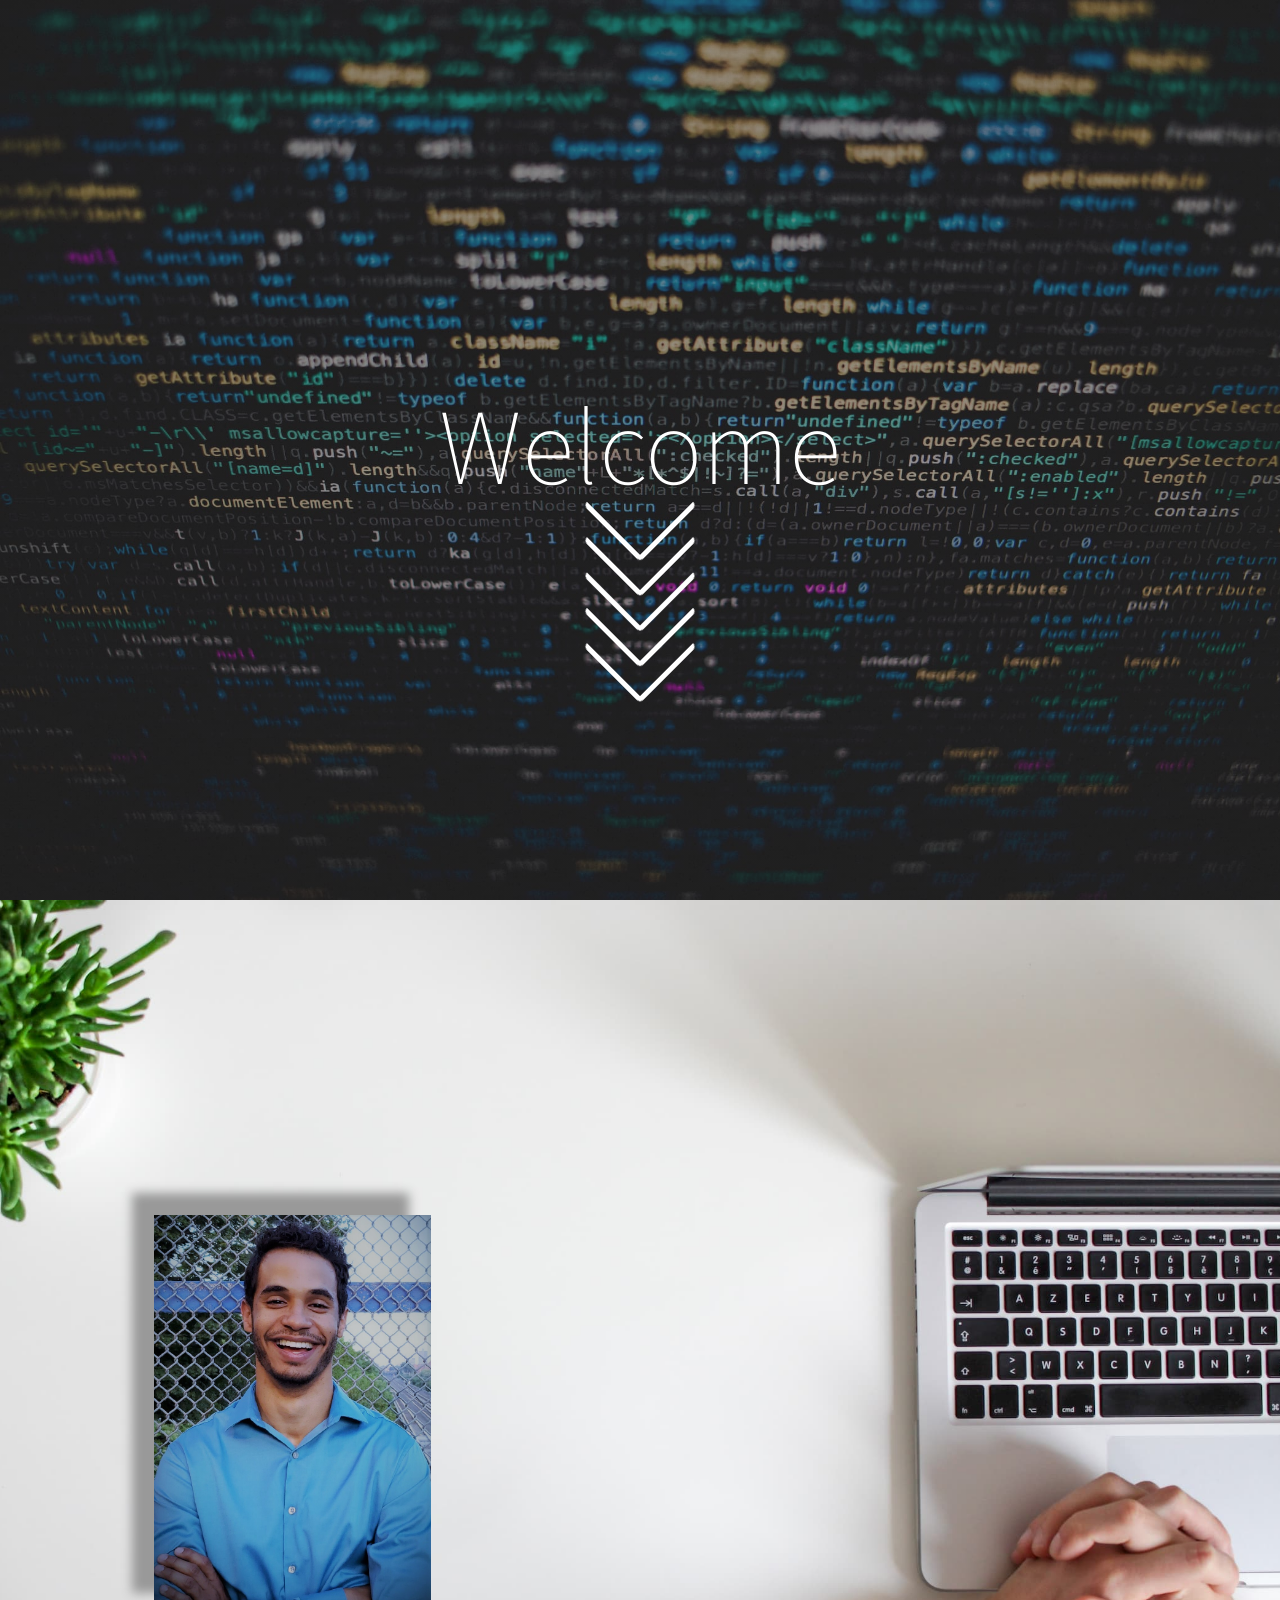
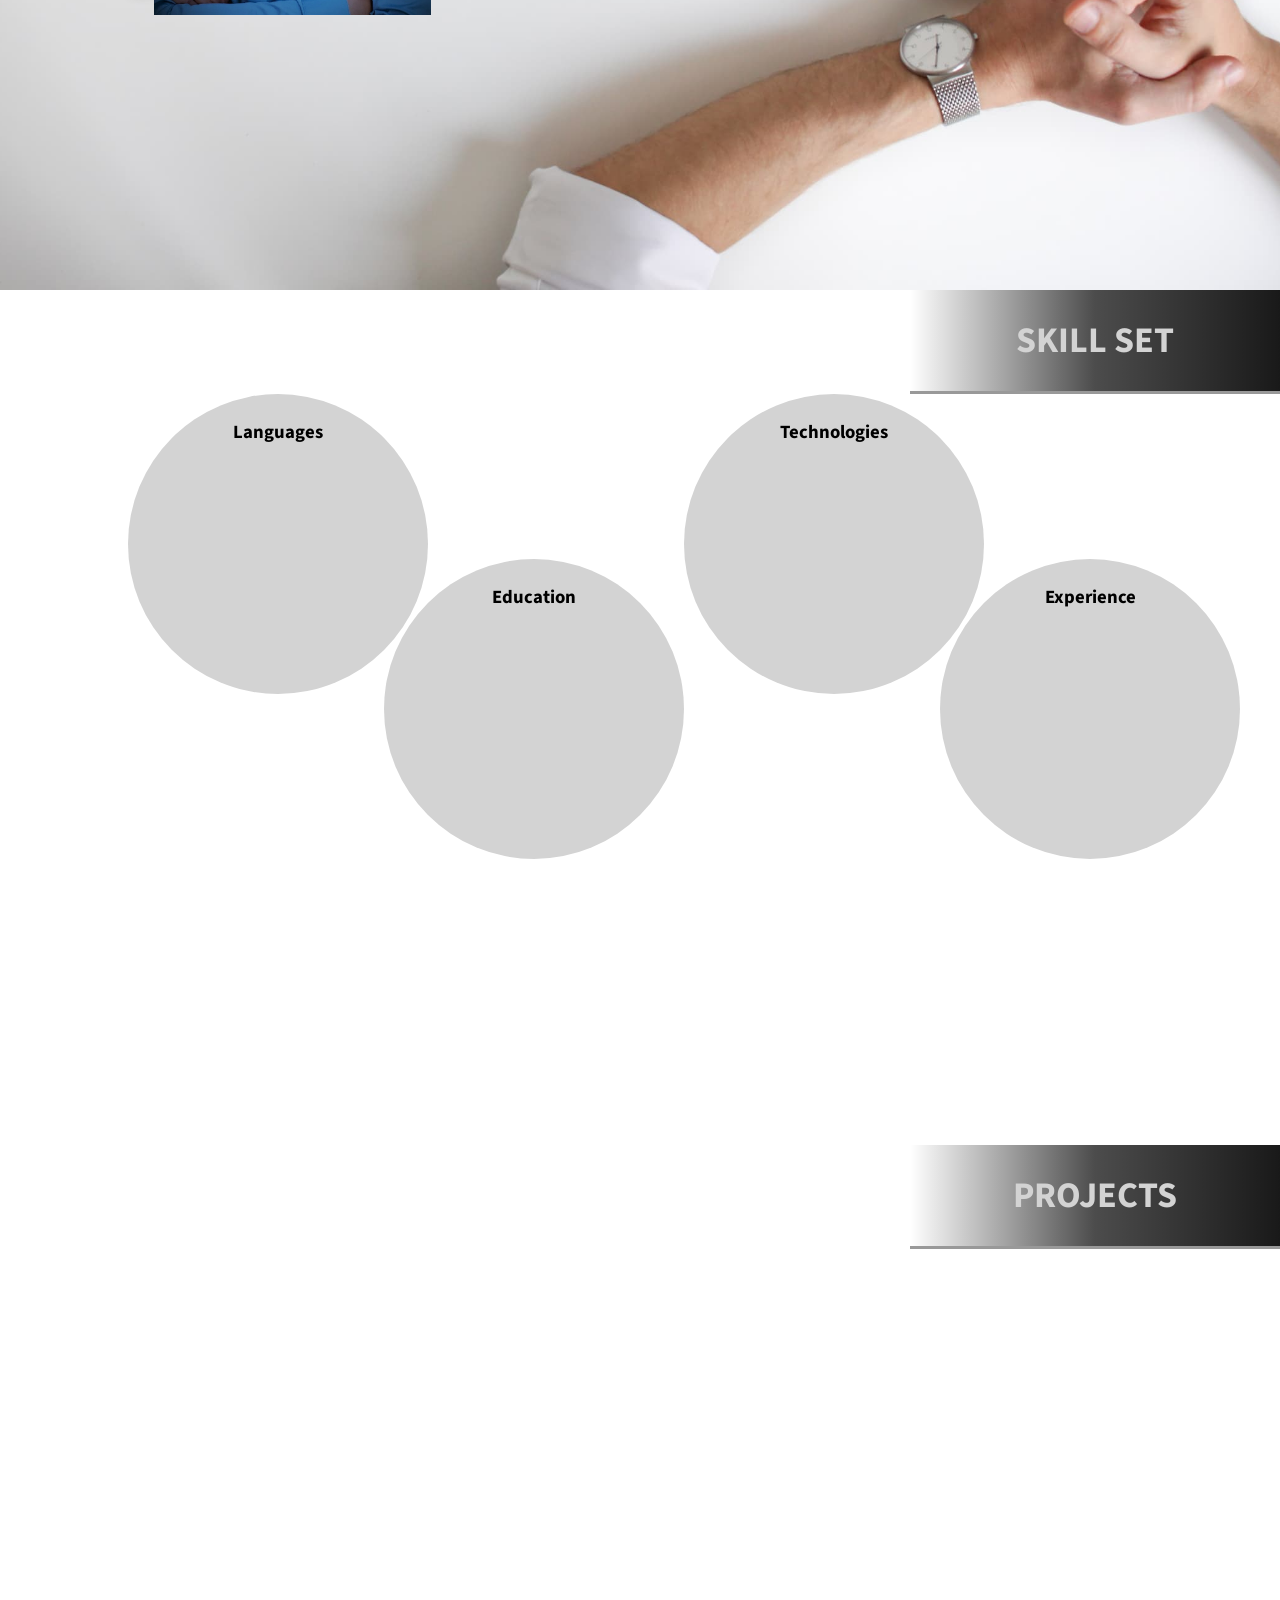
==== index.html @ 3defbde8 "website" ====
<!DOCTYPE html>
<html lang="en">

<head>
    <meta charset="UTF-8">
    <meta name="viewport" content="width=device-width, initial-scale=1.0">
    <meta name="description" content="Developer Portfolio">
    <meta name="keywords" content="Developer, Website, Web, Web Developer, App, Apps">
    <link rel="stylesheet" href="style.css">
    <title>Pablo Sanchez | Developer</title>
</head>

<body>
    <section class="container">
        <div id="landing">
            <div class="lds-ripple" id="loader">
                <div></div>
                <div></div>
                <div></div>
                <div></div>
            </div>
            <h1 id="title">Welcome</h1>
            <div id="indicator">
                <span></span>
                <span></span>
                <span></span>
                <span></span>
                <span></span>
            </div>
        </div>
    </section>

    <section class="container">
        <div id="showcase">
            <div class="intro">
                <!-- <h1>Pablo Sanchez</h1>
                <h2>Developer</h2> -->
            </div>

            <img src="images/headShot.jpg" alt="">

        </div>
    </section>

    <section id="skills">
        <h2>SKILL SET</h2>
        <div id="boxes">
            <div class="box">
                <h3>Languages</h3>
            </div>
            <div class="box">
                <h3>Technologies</h3>
            </div>
            <div class="box">
                <h3>Education</h3>
            </div>
            <div class="box">
                <h3>Experience</h3>
            </div>
        </div>
    </section>

    <section id="projects">
        <h2>PROJECTS</h2>
    </section>
</body>

<script src="script.js"></script>

</html>
---- style.css ----
@import url('https://fonts.googleapis.com/css?family=Source+Sans+Pro&display=swap');
/* Universal */
*{
    margin: 0;
    padding: 0;
    font-family: 'Source Sans Pro', sans-serif;
}
.container{

}
.blueify{

}
:root{
    --first-color: #94D3F5;
    --second-color: #333;
    --third-color: #2976A7;
}

/* Landing */
#landing{
    background-color: #333;
    background-image: linear-gradient(to right, rgba(51,51,51,0.5), rgba(51,51,51,0.5)), url(images/landing.jpg);
    background-size: cover;
    height: 100vh;
    display: flex;
    justify-content: center;
    align-items: center;
    background-attachment: fixed;
}

  /* Title */
  #title{
    color: #fff;
    font-size: 108px;
    font-weight: 100;
    /* font-family: 'Source Sans Pro', sans-serif; */
    animation: zoomIn;
    animation-duration: 1s;
    position: absolute;
    animation-delay: 1s;
    visibility: hidden;
    animation-fill-mode: forwards;
  }

  @keyframes zoomIn{
    0%{
      opacity: 0;
      font-size: 0px;
    }
    100%{
      visibility: visible;
    }
  }

/* Rings */
.lds-ripple {
  display: inline-block;
  position: relative;
  width: 80px;
  height: 80px;
}
.lds-ripple div {
  position: absolute;
  border: 4px solid #fff;
  opacity: 1;
  border-radius: 50%;
  animation: lds-ripple 1.6s cubic-bezier(0, 0.2, 0.8, 1) 1 forwards;
}
.lds-ripple div:nth-child(2) {
  animation-delay: -0.5s;
}
@keyframes lds-ripple {
  0% {
    top: 36px;
    left: 36px;
    width: 0;
    height: 0;
    opacity: 1;
  }
  100% {
    top: -35vh;
    left: -35vh;
    width: 80vh;
    height: 80vh;
    opacity: 0;
  }
}

  /* Indicator */
  #indicator{
    margin-top: 28vh;
    position: absolute;
    width: 80px;
    height: 80px;
    transform: rotate(45deg);
    opacity: 0;
    animation: fadeIn;
    animation-duration: 2s;
    animation-delay: 1.5s;
    animation-fill-mode: forwards;
  }
  @keyframes fadeIn{
    0%{opacity: 0;}
    100%{opacity: 1;}
  }
  #indicator span{
    position: absolute;
    top: 0;
    left: 0;
    width: 100%;
    height: 100%;
    display: block;
    box-sizing: border-box;
    border: none;
    border-right: 5px solid #fff;
    border-bottom: 5px solid #fff;
    border-radius: 5px;
    animation: indicate 1s linear infinite;
  }
  #indicator span:nth-child(1){
    top: -50px;
    left: -50px;
    animation-delay: 0s;
  }
  #indicator span:nth-child(2){
    top: -25px;
    left: -25px;
    animation-delay: 0.2s;
  }
  #indicator span:nth-child(3){
    top: 0px;
    left: 0px;
    animation-delay: 0.4s;
  }
  #indicator span:nth-child(4){
    top: 25px;
    left: 25px;
    animation-delay: 0.6s;
  }
  #indicator span:nth-child(5){
    top: 50px;
    left: 50px;
    animation-delay: 0.8s;
  }
  @keyframes indicate{
    0%{
      border-color: #fff;
      transform: translate(0,0);
    }
    20%{
      border-color: #fff;
      /* transform: translate(15px,15px); */
    }
    20.1%, 100%{border-color: #03A688;}
  }

  /* Showcase */
#showcase{
  height: 110vh;
  background-color: var(--first-color);
  background-size: cover;
  background-position: center;
  position: relative;
  background-image: linear-gradient(to right, rgba(51,51,51,0), rgba(51,51,51,0)), url(images/showcase.jpg);
}
#showcase .intro{
  padding: 5vh 0 0 22vw;
  /* font-family: Arial, Helvetica, sans-serif; */
  color: #333;
}
#showcase h1{
  font-size: 62px;
}
#showcase h2{
  font-size: 42px;
}

#showcase img{
  height: 400px;
  width: auto;
  margin: 30vh 0 0 12vw;
  /* border: 1px solid #111; */
  box-shadow: -22px -22px 10px #999;
  animation: slideRight 3s forwards;
}
@keyframes slideRight{
  0%{margin-left: -55vw;}
}

/* Skills */
#skills{
  height: 80vh;
  background-attachment: fixed;
  background-image: linear-gradient(to right, rgba(51,51,51,0.5), rgba(51,51,51,0.5)), url(images/landing.jpg);
  background-size: cover;
}
#skills h2{
  color: #d3d3d3;
  font-size: 36px;
  width: 25vw;
  text-align: center;
  padding: 25px;
  margin-left: auto;
  border-bottom: 3px solid #999;
  background-image: linear-gradient(to right, rgba(250,250,250, 0), rgba(0,0,0,0.7), rgba(0,0,0,0.9));
}
#boxes{
  display: grid;
  width: 80%;
  margin: auto;
  grid-template-columns: 1fr 1fr;
  justify-items: center;
  /* grid-gap: 15px; */
}
.box{
  height: 250px;
  width: 250px;
  border-radius: 100%;
  padding: 25px;
  text-align: center;
  background-color: #d3d3d3;
  justify-items: center;
}
.box:hover{
  transform: scale(1.1);
  transition-duration: .5s;
  box-shadow: -10px -10px 10px #333;
}
.box:not(hover){
  transform: scale(1);
  transition-duration: .5s;
}
.box:nth-child(1){
  margin-left: -20vw;
}
.box:nth-child(2){
  margin-left: -20vw;
}
.box:nth-child(3){
  margin-left: 20vw;
  margin-top: -15vh;
}
.box:nth-child(4){
  margin-left: 20vw;
  margin-top: -15vh;
}

/* Projects */
#projects{
  height: 100vh;
  background-image: linear-gradient(to right, rgba(51,51,51,0.5), rgba(51,51,51,0.5)), url(images/landing.jpg);
  background-size: cover;
  background-attachment: fixed;
  overflow: hidden;
}
#projects h2{
  color: #d3d3d3;
  font-size: 36px;
  width: 25vw;
  text-align: center;
  padding: 25px;
  margin: 15vh 0 0 auto;
  border-bottom: 3px solid #999;
  background-image: linear-gradient(to right, rgba(250,250,250, 0), rgba(0,0,0,0.7), rgba(0,0,0,0.9));
}

  /* Color Theme Swatches in Hex */
.Copy-of-showcase-1-hex { color: #2976A7; }
.Copy-of-showcase-2-hex { color: #303A3C; }
.Copy-of-showcase-3-hex { color: #94D3F5; }
.Copy-of-showcase-4-hex { color: #0D713C; }
.Copy-of-showcase-5-hex { color: #DAAF8A; }

/* Color Theme Swatches in RGBA */
.Copy-of-showcase-1-rgba { color: rgba(41, 118, 167, 1); }
.Copy-of-showcase-2-rgba { color: rgba(48, 58, 60, 1); }
.Copy-of-showcase-3-rgba { color: rgba(148, 211, 245, 1); }
.Copy-of-showcase-4-rgba { color: rgba(13, 113, 60, 1); }
.Copy-of-showcase-5-rgba { color: rgba(218, 175, 138, 1); }

/* Color Theme Swatches in HSLA */
.Copy-of-showcase-1-hsla { color: hsla(203, 60, 40, 1); }
.Copy-of-showcase-2-hsla { color: hsla(190, 11, 21, 1); }
.Copy-of-showcase-3-hsla { color: hsla(201, 82, 77, 1); }
.Copy-of-showcase-4-hsla { color: hsla(148, 79, 24, 1); }
.Copy-of-showcase-5-hsla { color: hsla(27, 51, 69, 1); }

/* Color Theme Swatches in Hex */
.landing-1-hex { color: #0C0B0D; }
.landing-2-hex { color: #03588C; }
.landing-3-hex { color: #0378A6; }
.landing-4-hex { color: #03A688; }
.landing-5-hex { color: #02735E; }

/* Color Theme Swatches in RGBA */
.landing-1-rgba { color: rgba(12, 11, 13, 1); }
.landing-2-rgba { color: rgba(3, 88, 140, 1); }
.landing-3-rgba { color: rgba(3, 120, 166, 1); }
.landing-4-rgba { color: rgba(3, 166, 136, 1); }
.landing-5-rgba { color: rgba(2, 115, 94, 1); }

/* Color Theme Swatches in HSLA */
.landing-1-hsla { color: hsla(270, 8, 4, 1); }
.landing-2-hsla { color: hsla(202, 95, 28, 1); }
.landing-3-hsla { color: hsla(196, 96, 33, 1); }
.landing-4-hsla { color: hsla(168, 96, 33, 1); }
.landing-5-hsla { color: hsla(168, 96, 22, 1); }
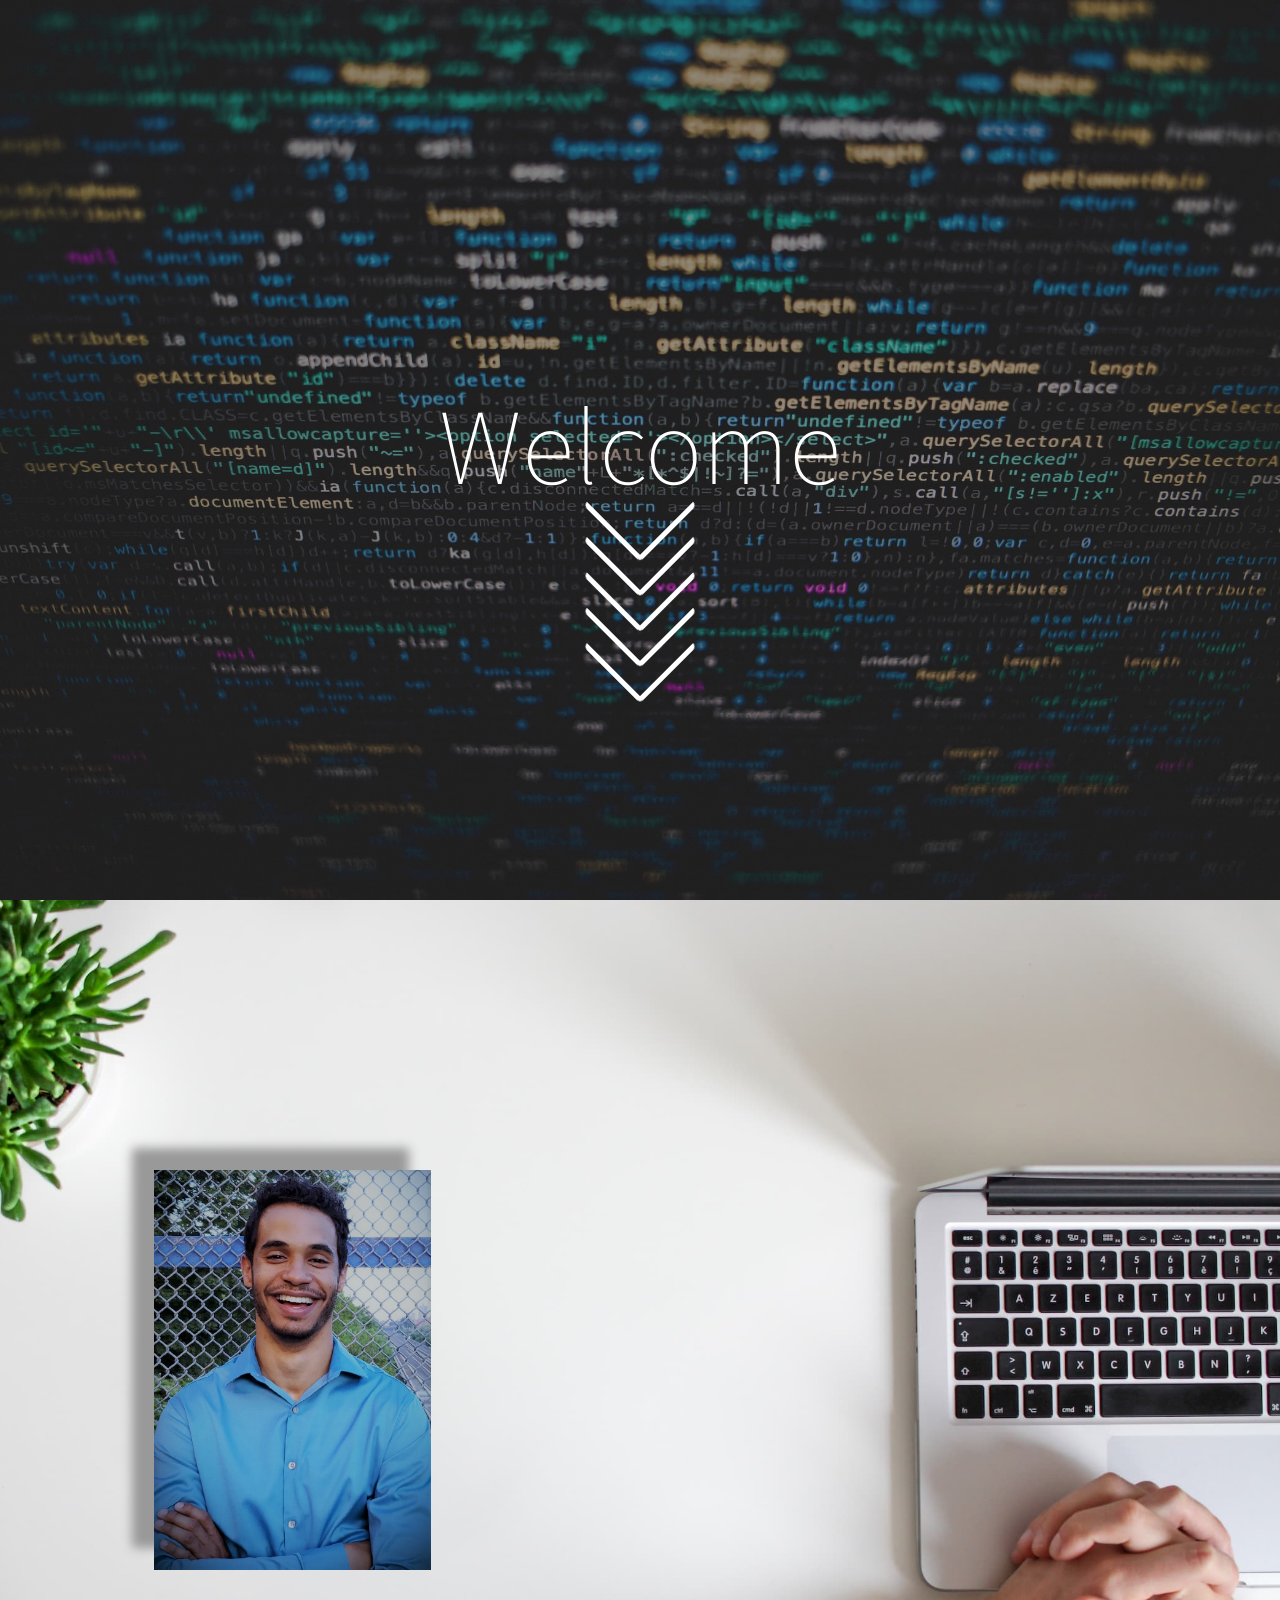
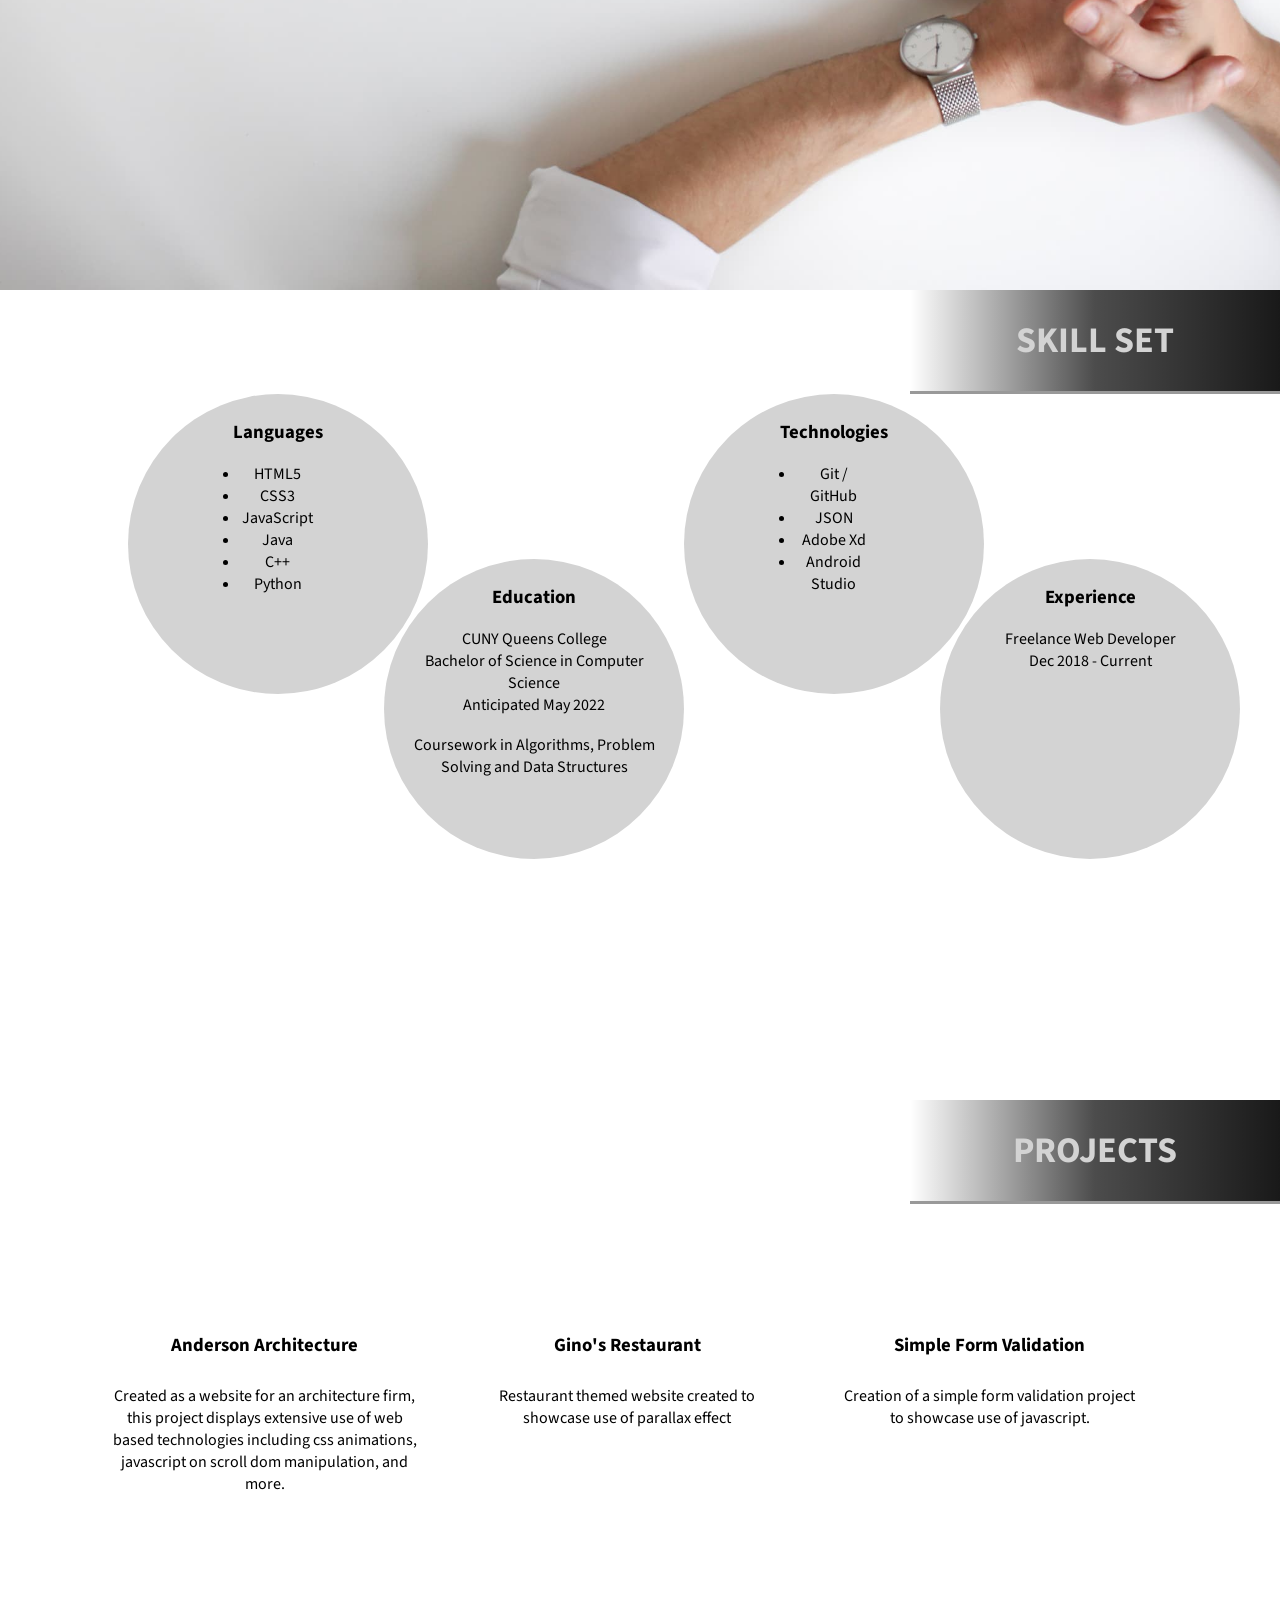
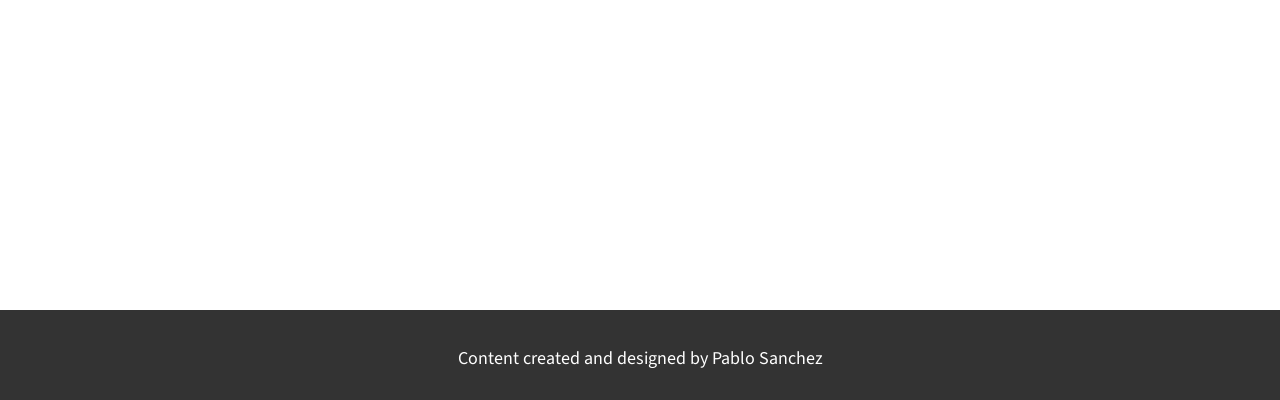
==== commit f62e0ddc: "Add files via upload" ====
--- a/index.html
+++ b/index.html
@@ -1,70 +1,114 @@
-<!DOCTYPE html>
-<html lang="en">
-
-<head>
-    <meta charset="UTF-8">
-    <meta name="viewport" content="width=device-width, initial-scale=1.0">
-    <meta name="description" content="Developer Portfolio">
-    <meta name="keywords" content="Developer, Website, Web, Web Developer, App, Apps">
-    <link rel="stylesheet" href="style.css">
-    <title>Pablo Sanchez | Developer</title>
-</head>
-
-<body>
-    <section class="container">
-        <div id="landing">
-            <div class="lds-ripple" id="loader">
-                <div></div>
-                <div></div>
-                <div></div>
-                <div></div>
-            </div>
-            <h1 id="title">Welcome</h1>
-            <div id="indicator">
-                <span></span>
-                <span></span>
-                <span></span>
-                <span></span>
-                <span></span>
-            </div>
-        </div>
-    </section>
-
-    <section class="container">
-        <div id="showcase">
-            <div class="intro">
-                <!-- <h1>Pablo Sanchez</h1>
-                <h2>Developer</h2> -->
-            </div>
-
-            <img src="images/headShot.jpg" alt="">
-
-        </div>
-    </section>
-
-    <section id="skills">
-        <h2>SKILL SET</h2>
-        <div id="boxes">
-            <div class="box">
-                <h3>Languages</h3>
-            </div>
-            <div class="box">
-                <h3>Technologies</h3>
-            </div>
-            <div class="box">
-                <h3>Education</h3>
-            </div>
-            <div class="box">
-                <h3>Experience</h3>
-            </div>
-        </div>
-    </section>
-
-    <section id="projects">
-        <h2>PROJECTS</h2>
-    </section>
-</body>
-
-<script src="script.js"></script>
-
+<!DOCTYPE html>
+<html lang="en">
+
+<head>
+    <meta charset="UTF-8">
+    <meta name="viewport" content="width=device-width, initial-scale=1.0">
+    <meta name="description" content="Developer Portfolio">
+    <meta name="keywords" content="Developer, Website, Web, Web Developer, App, Apps">
+    <link rel="stylesheet" href="style.css">
+    <title>Pablo Sanchez | Developer</title>
+</head>
+
+<body>
+    <section class="container">
+        <div id="landing">
+            <div class="lds-ripple" id="loader">
+                <div></div>
+                <div></div>
+                <div></div>
+                <div></div>
+            </div>
+            <h1 id="title">Welcome</h1>
+            <div id="indicator">
+                <span></span>
+                <span></span>
+                <span></span>
+                <span></span>
+                <span></span>
+            </div>
+        </div>
+    </section>
+
+    <section class="container">
+        <div id="showcase">
+            <img src="images/headShot.jpg" alt="" id="headshot">
+            <p id="bio"></p>
+        </div>
+    </section>
+
+    <section id="skills">
+        <h2>SKILL SET</h2>
+        <div id="boxes">
+            <div class="box">
+                <h3>Languages</h3>
+                <ul>
+                    <li>HTML5</li>
+                    <li>CSS3</li>
+                    <li>JavaScript</li>
+                    <li>Java</li>
+                    <li>C++</li>
+                    <li>Python</li>
+                </ul>
+            </div>
+            <div class="box">
+                <h3>Technologies</h3>
+                <ul>
+                    <li>Git / GitHub</li>
+                    <li>JSON</li>
+                    <li>Adobe Xd</li>
+                    <li>Android Studio</li>
+                </ul>
+            </div>
+            <div class="box">
+                <h3>Education</h3>
+                <p>CUNY Queens College
+                    <br> Bachelor of Science in Computer Science
+                    <br>Anticipated May 2022
+                </p>
+                <p>Coursework in Algorithms, Problem Solving and Data Structures</p>
+            </div>
+            <div class="box">
+                <h3>Experience</h3>
+                <p>
+                    Freelance Web Developer
+                    <br>Dec 2018 - Current
+                </p>
+            </div>
+        </div>
+    </section>
+
+    <section id="projects">
+        <h2>PROJECTS</h2>
+        <div class="projects">
+            <div class="proj">
+                <h3>Anderson Architecture</h3>
+                <a href="https://psanchez104.github.io/Anderson-Architecture/" target="_blank"><img
+                        src="images/A-A logo.png" alt=""></a>
+                <p>Created as a website for an architecture firm, this project displays extensive use of web based
+                    technologies including css animations, javascript on scroll dom manipulation, and more.</p>
+            </div>
+            <div class="proj">
+                <h3>Gino's Restaurant</h3>
+                <a href="https://psanchez104.github.io/Gino-s-Restaurant/" target="_blank"><img src="images/Glogo.jpg"
+                        alt=""></a>
+                <p>Restaurant themed website created to showcase use of parallax effect</p>
+            </div>
+            <div class="proj">
+                <h3>Simple Form Validation</h3>
+                <a href="https://psanchez104.github.io/Simple-Form-Validation/" target="_blank"><img
+                        src="images/formval.jpg" alt=""></a>
+                <p>Creation of a simple form validation project to showcase use of javascript.</p>
+            </div>
+        </div>
+    </section>
+
+    <footer>
+        <p>Content created and designed by Pablo Sanchez</p>
+    </footer>
+
+</body>
+
+<script src="script.js"></script>
+
 </html>
--- a/style.css
+++ b/style.css
@@ -1,308 +1,362 @@
-@import url('https://fonts.googleapis.com/css?family=Source+Sans+Pro&display=swap');
-/* Universal */
-*{
-    margin: 0;
-    padding: 0;
-    font-family: 'Source Sans Pro', sans-serif;
-}
-.container{
-
-}
-.blueify{
-
-}
-:root{
-    --first-color: #94D3F5;
-    --second-color: #333;
-    --third-color: #2976A7;
-}
-
-/* Landing */
-#landing{
-    background-color: #333;
-    background-image: linear-gradient(to right, rgba(51,51,51,0.5), rgba(51,51,51,0.5)), url(images/landing.jpg);
-    background-size: cover;
-    height: 100vh;
-    display: flex;
-    justify-content: center;
-    align-items: center;
-    background-attachment: fixed;
-}
-
-  /* Title */
-  #title{
-    color: #fff;
-    font-size: 108px;
-    font-weight: 100;
-    /* font-family: 'Source Sans Pro', sans-serif; */
-    animation: zoomIn;
-    animation-duration: 1s;
-    position: absolute;
-    animation-delay: 1s;
-    visibility: hidden;
-    animation-fill-mode: forwards;
-  }
-
-  @keyframes zoomIn{
-    0%{
-      opacity: 0;
-      font-size: 0px;
-    }
-    100%{
-      visibility: visible;
-    }
-  }
-
-/* Rings */
-.lds-ripple {
-  display: inline-block;
-  position: relative;
-  width: 80px;
-  height: 80px;
-}
-.lds-ripple div {
-  position: absolute;
-  border: 4px solid #fff;
-  opacity: 1;
-  border-radius: 50%;
-  animation: lds-ripple 1.6s cubic-bezier(0, 0.2, 0.8, 1) 1 forwards;
-}
-.lds-ripple div:nth-child(2) {
-  animation-delay: -0.5s;
-}
-@keyframes lds-ripple {
-  0% {
-    top: 36px;
-    left: 36px;
-    width: 0;
-    height: 0;
-    opacity: 1;
-  }
-  100% {
-    top: -35vh;
-    left: -35vh;
-    width: 80vh;
-    height: 80vh;
-    opacity: 0;
-  }
-}
-
-  /* Indicator */
-  #indicator{
-    margin-top: 28vh;
-    position: absolute;
-    width: 80px;
-    height: 80px;
-    transform: rotate(45deg);
-    opacity: 0;
-    animation: fadeIn;
-    animation-duration: 2s;
-    animation-delay: 1.5s;
-    animation-fill-mode: forwards;
-  }
-  @keyframes fadeIn{
-    0%{opacity: 0;}
-    100%{opacity: 1;}
-  }
-  #indicator span{
-    position: absolute;
-    top: 0;
-    left: 0;
-    width: 100%;
-    height: 100%;
-    display: block;
-    box-sizing: border-box;
-    border: none;
-    border-right: 5px solid #fff;
-    border-bottom: 5px solid #fff;
-    border-radius: 5px;
-    animation: indicate 1s linear infinite;
-  }
-  #indicator span:nth-child(1){
-    top: -50px;
-    left: -50px;
-    animation-delay: 0s;
-  }
-  #indicator span:nth-child(2){
-    top: -25px;
-    left: -25px;
-    animation-delay: 0.2s;
-  }
-  #indicator span:nth-child(3){
-    top: 0px;
-    left: 0px;
-    animation-delay: 0.4s;
-  }
-  #indicator span:nth-child(4){
-    top: 25px;
-    left: 25px;
-    animation-delay: 0.6s;
-  }
-  #indicator span:nth-child(5){
-    top: 50px;
-    left: 50px;
-    animation-delay: 0.8s;
-  }
-  @keyframes indicate{
-    0%{
-      border-color: #fff;
-      transform: translate(0,0);
-    }
-    20%{
-      border-color: #fff;
-      /* transform: translate(15px,15px); */
-    }
-    20.1%, 100%{border-color: #03A688;}
-  }
-
-  /* Showcase */
-#showcase{
-  height: 110vh;
-  background-color: var(--first-color);
-  background-size: cover;
-  background-position: center;
-  position: relative;
-  background-image: linear-gradient(to right, rgba(51,51,51,0), rgba(51,51,51,0)), url(images/showcase.jpg);
-}
-#showcase .intro{
-  padding: 5vh 0 0 22vw;
-  /* font-family: Arial, Helvetica, sans-serif; */
-  color: #333;
-}
-#showcase h1{
-  font-size: 62px;
-}
-#showcase h2{
-  font-size: 42px;
-}
-
-#showcase img{
-  height: 400px;
-  width: auto;
-  margin: 30vh 0 0 12vw;
-  /* border: 1px solid #111; */
-  box-shadow: -22px -22px 10px #999;
-  animation: slideRight 3s forwards;
-}
-@keyframes slideRight{
-  0%{margin-left: -55vw;}
-}
-
-/* Skills */
-#skills{
-  height: 80vh;
-  background-attachment: fixed;
-  background-image: linear-gradient(to right, rgba(51,51,51,0.5), rgba(51,51,51,0.5)), url(images/landing.jpg);
-  background-size: cover;
-}
-#skills h2{
-  color: #d3d3d3;
-  font-size: 36px;
-  width: 25vw;
-  text-align: center;
-  padding: 25px;
-  margin-left: auto;
-  border-bottom: 3px solid #999;
-  background-image: linear-gradient(to right, rgba(250,250,250, 0), rgba(0,0,0,0.7), rgba(0,0,0,0.9));
-}
-#boxes{
-  display: grid;
-  width: 80%;
-  margin: auto;
-  grid-template-columns: 1fr 1fr;
-  justify-items: center;
-  /* grid-gap: 15px; */
-}
-.box{
-  height: 250px;
-  width: 250px;
-  border-radius: 100%;
-  padding: 25px;
-  text-align: center;
-  background-color: #d3d3d3;
-  justify-items: center;
-}
-.box:hover{
-  transform: scale(1.1);
-  transition-duration: .5s;
-  box-shadow: -10px -10px 10px #333;
-}
-.box:not(hover){
-  transform: scale(1);
-  transition-duration: .5s;
-}
-.box:nth-child(1){
-  margin-left: -20vw;
-}
-.box:nth-child(2){
-  margin-left: -20vw;
-}
-.box:nth-child(3){
-  margin-left: 20vw;
-  margin-top: -15vh;
-}
-.box:nth-child(4){
-  margin-left: 20vw;
-  margin-top: -15vh;
-}
-
-/* Projects */
-#projects{
-  height: 100vh;
-  background-image: linear-gradient(to right, rgba(51,51,51,0.5), rgba(51,51,51,0.5)), url(images/landing.jpg);
-  background-size: cover;
-  background-attachment: fixed;
-  overflow: hidden;
-}
-#projects h2{
-  color: #d3d3d3;
-  font-size: 36px;
-  width: 25vw;
-  text-align: center;
-  padding: 25px;
-  margin: 15vh 0 0 auto;
-  border-bottom: 3px solid #999;
-  background-image: linear-gradient(to right, rgba(250,250,250, 0), rgba(0,0,0,0.7), rgba(0,0,0,0.9));
-}
-
-  /* Color Theme Swatches in Hex */
-.Copy-of-showcase-1-hex { color: #2976A7; }
-.Copy-of-showcase-2-hex { color: #303A3C; }
-.Copy-of-showcase-3-hex { color: #94D3F5; }
-.Copy-of-showcase-4-hex { color: #0D713C; }
-.Copy-of-showcase-5-hex { color: #DAAF8A; }
-
-/* Color Theme Swatches in RGBA */
-.Copy-of-showcase-1-rgba { color: rgba(41, 118, 167, 1); }
-.Copy-of-showcase-2-rgba { color: rgba(48, 58, 60, 1); }
-.Copy-of-showcase-3-rgba { color: rgba(148, 211, 245, 1); }
-.Copy-of-showcase-4-rgba { color: rgba(13, 113, 60, 1); }
-.Copy-of-showcase-5-rgba { color: rgba(218, 175, 138, 1); }
-
-/* Color Theme Swatches in HSLA */
-.Copy-of-showcase-1-hsla { color: hsla(203, 60, 40, 1); }
-.Copy-of-showcase-2-hsla { color: hsla(190, 11, 21, 1); }
-.Copy-of-showcase-3-hsla { color: hsla(201, 82, 77, 1); }
-.Copy-of-showcase-4-hsla { color: hsla(148, 79, 24, 1); }
-.Copy-of-showcase-5-hsla { color: hsla(27, 51, 69, 1); }
-
-/* Color Theme Swatches in Hex */
-.landing-1-hex { color: #0C0B0D; }
-.landing-2-hex { color: #03588C; }
-.landing-3-hex { color: #0378A6; }
-.landing-4-hex { color: #03A688; }
-.landing-5-hex { color: #02735E; }
-
-/* Color Theme Swatches in RGBA */
-.landing-1-rgba { color: rgba(12, 11, 13, 1); }
-.landing-2-rgba { color: rgba(3, 88, 140, 1); }
-.landing-3-rgba { color: rgba(3, 120, 166, 1); }
-.landing-4-rgba { color: rgba(3, 166, 136, 1); }
-.landing-5-rgba { color: rgba(2, 115, 94, 1); }
-
-/* Color Theme Swatches in HSLA */
-.landing-1-hsla { color: hsla(270, 8, 4, 1); }
-.landing-2-hsla { color: hsla(202, 95, 28, 1); }
-.landing-3-hsla { color: hsla(196, 96, 33, 1); }
-.landing-4-hsla { color: hsla(168, 96, 33, 1); }
+@import url('https://fonts.googleapis.com/css?family=Source+Sans+Pro&display=swap');
+/* Universal */
+*{
+    margin: 0;
+    padding: 0;
+    font-family: 'Source Sans Pro', sans-serif;
+}
+.container{
+
+}
+.blueify{
+
+}
+:root{
+    --first-color: #94D3F5;
+    --second-color: #333;
+    --third-color: #2976A7;
+}
+
+/* Landing */
+#landing{
+    background-color: #333;
+    background-image: linear-gradient(to right, rgba(51,51,51,0.5), rgba(51,51,51,0.5)), url(images/landing.jpg);
+    background-size: cover;
+    height: 100vh;
+    display: flex;
+    justify-content: center;
+    align-items: center;
+    background-attachment: fixed;
+}
+
+  /* Title */
+  #title{
+    color: #fff;
+    font-size: 108px;
+    font-weight: 100;
+    /* font-family: 'Source Sans Pro', sans-serif; */
+    animation: zoomIn;
+    animation-duration: 1s;
+    position: absolute;
+    animation-delay: 1s;
+    visibility: hidden;
+    animation-fill-mode: forwards;
+  }
+
+  @keyframes zoomIn{
+    0%{
+      opacity: 0;
+      font-size: 0px;
+    }
+    100%{
+      visibility: visible;
+    }
+  }
+
+/* Rings */
+.lds-ripple {
+  display: inline-block;
+  position: relative;
+  width: 80px;
+  height: 80px;
+}
+.lds-ripple div {
+  position: absolute;
+  border: 4px solid #fff;
+  opacity: 1;
+  border-radius: 50%;
+  animation: lds-ripple 1.6s cubic-bezier(0, 0.2, 0.8, 1) 1 forwards;
+}
+.lds-ripple div:nth-child(2) {
+  animation-delay: -0.5s;
+}
+@keyframes lds-ripple {
+  0% {
+    top: 36px;
+    left: 36px;
+    width: 0;
+    height: 0;
+    opacity: 1;
+  }
+  100% {
+    top: -35vh;
+    left: -35vh;
+    width: 80vh;
+    height: 80vh;
+    opacity: 0;
+  }
+}
+
+  /* Indicator */
+  #indicator{
+    margin-top: 28vh;
+    position: absolute;
+    width: 80px;
+    height: 80px;
+    transform: rotate(45deg);
+    opacity: 0;
+    animation: fadeIn;
+    animation-duration: 2s;
+    animation-delay: 1.5s;
+    animation-fill-mode: forwards;
+  }
+  @keyframes fadeIn{
+    0%{opacity: 0;}
+    100%{opacity: 1;}
+  }
+  #indicator span{
+    position: absolute;
+    top: 0;
+    left: 0;
+    width: 100%;
+    height: 100%;
+    display: block;
+    box-sizing: border-box;
+    border: none;
+    border-right: 5px solid #fff;
+    border-bottom: 5px solid #fff;
+    border-radius: 5px;
+    animation: indicate 1s linear infinite;
+  }
+  #indicator span:nth-child(1){
+    top: -50px;
+    left: -50px;
+    animation-delay: 0s;
+  }
+  #indicator span:nth-child(2){
+    top: -25px;
+    left: -25px;
+    animation-delay: 0.2s;
+  }
+  #indicator span:nth-child(3){
+    top: 0px;
+    left: 0px;
+    animation-delay: 0.4s;
+  }
+  #indicator span:nth-child(4){
+    top: 25px;
+    left: 25px;
+    animation-delay: 0.6s;
+  }
+  #indicator span:nth-child(5){
+    top: 50px;
+    left: 50px;
+    animation-delay: 0.8s;
+  }
+  @keyframes indicate{
+    0%{
+      border-color: #fff;
+      transform: translate(0,0);
+    }
+    20%{
+      border-color: #fff;
+      /* transform: translate(15px,15px); */
+    }
+    20.1%, 100%{border-color: #03A688;}
+  }
+
+  /* Showcase */
+#showcase{
+  height: 110vh;
+  background-color: var(--first-color);
+  background-size: cover;
+  background-position: center;
+  position: relative;
+  background-image: linear-gradient(to right, rgba(51,51,51,0), rgba(51,51,51,0)), url(images/showcase.jpg);
+}
+#showcase .intro{
+  padding: 5vh 0 0 22vw;
+  /* font-family: Arial, Helvetica, sans-serif; */
+  color: #333;
+}
+#showcase h1{
+  font-size: 62px;
+}
+#showcase h2{
+  font-size: 42px;
+}
+
+#showcase img{
+  height: 400px;
+  width: auto;
+  margin: 30vh 0 0 -55vw;
+  box-shadow: -22px -22px 10px #999;
+}
+.slideIn{
+  animation: slideRight 3s forwards;
+}
+@keyframes slideRight{
+  0%{margin-left: -55vw;}
+  100%{margin-left: 12vw;}
+}
+
+/* Skills */
+#skills{
+  height: 80vh;
+  background-attachment: fixed;
+  background-image: linear-gradient(to right, rgba(51,51,51,0.5), rgba(51,51,51,0.5)), url(images/landing.jpg);
+  background-size: cover;
+}
+#skills h2{
+  color: #d3d3d3;
+  font-size: 36px;
+  width: 25vw;
+  text-align: center;
+  padding: 25px;
+  margin-left: auto;
+  border-bottom: 3px solid #999;
+  background-image: linear-gradient(to right, rgba(250,250,250, 0), rgba(0,0,0,0.7), rgba(0,0,0,0.9));
+}
+#boxes{
+  display: grid;
+  width: 80%;
+  margin: auto;
+  grid-template-columns: 1fr 1fr;
+  justify-items: center;
+  /* grid-gap: 15px; */
+}
+.box{
+  height: 250px;
+  width: 250px;
+  border-radius: 100%;
+  padding: 25px;
+  text-align: center;
+  background-color: #d3d3d3;
+  justify-items: center;
+}
+.box:hover{
+  transform: scale(1.1);
+  transition-duration: .5s;
+  box-shadow: -10px -10px 10px #333;
+}
+.box:not(hover){
+  transform: scale(1);
+  transition-duration: .5s;
+}
+.box:nth-child(1){
+  margin-left: -20vw;
+}
+.box:nth-child(2){
+  margin-left: -20vw;
+}
+.box:nth-child(3){
+  margin-left: 20vw;
+  margin-top: -15vh;
+}
+.box:nth-child(4){
+  margin-left: 20vw;
+  margin-top: -15vh;
+}
+.box ul{
+  padding-top: 2vh;
+  width: 6vw;
+  margin: auto;
+}
+.box p{
+  padding-top: 2vh;
+}
+
+/* Projects */
+#projects{
+  height: 100vh;
+  background-image: linear-gradient(to right, rgba(51,51,51,0.5), rgba(51,51,51,0.5)), url(images/landing.jpg);
+  background-size: cover;
+  background-attachment: fixed;
+  overflow: hidden;
+}
+#projects h2{
+  color: #d3d3d3;
+  font-size: 36px;
+  width: 25vw;
+  text-align: center;
+  padding: 25px;
+  margin: 10vh 0 0 auto;
+  border-bottom: 3px solid #999;
+  background-image: linear-gradient(to right, rgba(250,250,250, 0), rgba(0,0,0,0.7), rgba(0,0,0,0.9));
+}
+.projects{
+  display: grid;
+  grid-template-columns: 1fr 1fr 1fr;
+  width: 85vw;
+  margin: auto;
+  margin-top: 12vh;
+}
+.proj{
+  width: 24vw;
+  height: 24vw;
+  padding: 15px;
+  text-align: center;
+  background-color: rgba(255,255,255,0.7);
+}
+.proj h3{
+  margin: 5px;
+}
+.proj img{
+  height: 200px;
+  width: auto;
+}
+.proj:hover{
+  transform: scale(1.1);
+  transition-duration: .5s;
+  box-shadow: -10px -10px 10px #333;
+}
+.proj:not(hover){
+  transform: scale(1);
+  transition-duration: .5s;
+}
+
+/* Footer */
+
+footer{
+  height: 10vh;
+  text-align: center;
+  background-color: #333;
+  color: #fff;
+  font-size: 18px;
+  font-family: 'Courier New', Courier, monospace;
+  overflow: hidden;
+}
+footer p{
+  margin-top: 4vh;
+}
+  /* Color Theme Swatches in Hex */
+.Copy-of-showcase-1-hex { color: #2976A7; }
+.Copy-of-showcase-2-hex { color: #303A3C; }
+.Copy-of-showcase-3-hex { color: #94D3F5; }
+.Copy-of-showcase-4-hex { color: #0D713C; }
+.Copy-of-showcase-5-hex { color: #DAAF8A; }
+
+/* Color Theme Swatches in RGBA */
+.Copy-of-showcase-1-rgba { color: rgba(41, 118, 167, 1); }
+.Copy-of-showcase-2-rgba { color: rgba(48, 58, 60, 1); }
+.Copy-of-showcase-3-rgba { color: rgba(148, 211, 245, 1); }
+.Copy-of-showcase-4-rgba { color: rgba(13, 113, 60, 1); }
+.Copy-of-showcase-5-rgba { color: rgba(218, 175, 138, 1); }
+
+/* Color Theme Swatches in HSLA */
+.Copy-of-showcase-1-hsla { color: hsla(203, 60, 40, 1); }
+.Copy-of-showcase-2-hsla { color: hsla(190, 11, 21, 1); }
+.Copy-of-showcase-3-hsla { color: hsla(201, 82, 77, 1); }
+.Copy-of-showcase-4-hsla { color: hsla(148, 79, 24, 1); }
+.Copy-of-showcase-5-hsla { color: hsla(27, 51, 69, 1); }
+
+/* Color Theme Swatches in Hex */
+.landing-1-hex { color: #0C0B0D; }
+.landing-2-hex { color: #03588C; }
+.landing-3-hex { color: #0378A6; }
+.landing-4-hex { color: #03A688; }
+.landing-5-hex { color: #02735E; }
+
+/* Color Theme Swatches in RGBA */
+.landing-1-rgba { color: rgba(12, 11, 13, 1); }
+.landing-2-rgba { color: rgba(3, 88, 140, 1); }
+.landing-3-rgba { color: rgba(3, 120, 166, 1); }
+.landing-4-rgba { color: rgba(3, 166, 136, 1); }
+.landing-5-rgba { color: rgba(2, 115, 94, 1); }
+
+/* Color Theme Swatches in HSLA */
+.landing-1-hsla { color: hsla(270, 8, 4, 1); }
+.landing-2-hsla { color: hsla(202, 95, 28, 1); }
+.landing-3-hsla { color: hsla(196, 96, 33, 1); }
+.landing-4-hsla { color: hsla(168, 96, 33, 1); }
 .landing-5-hsla { color: hsla(168, 96, 22, 1); }
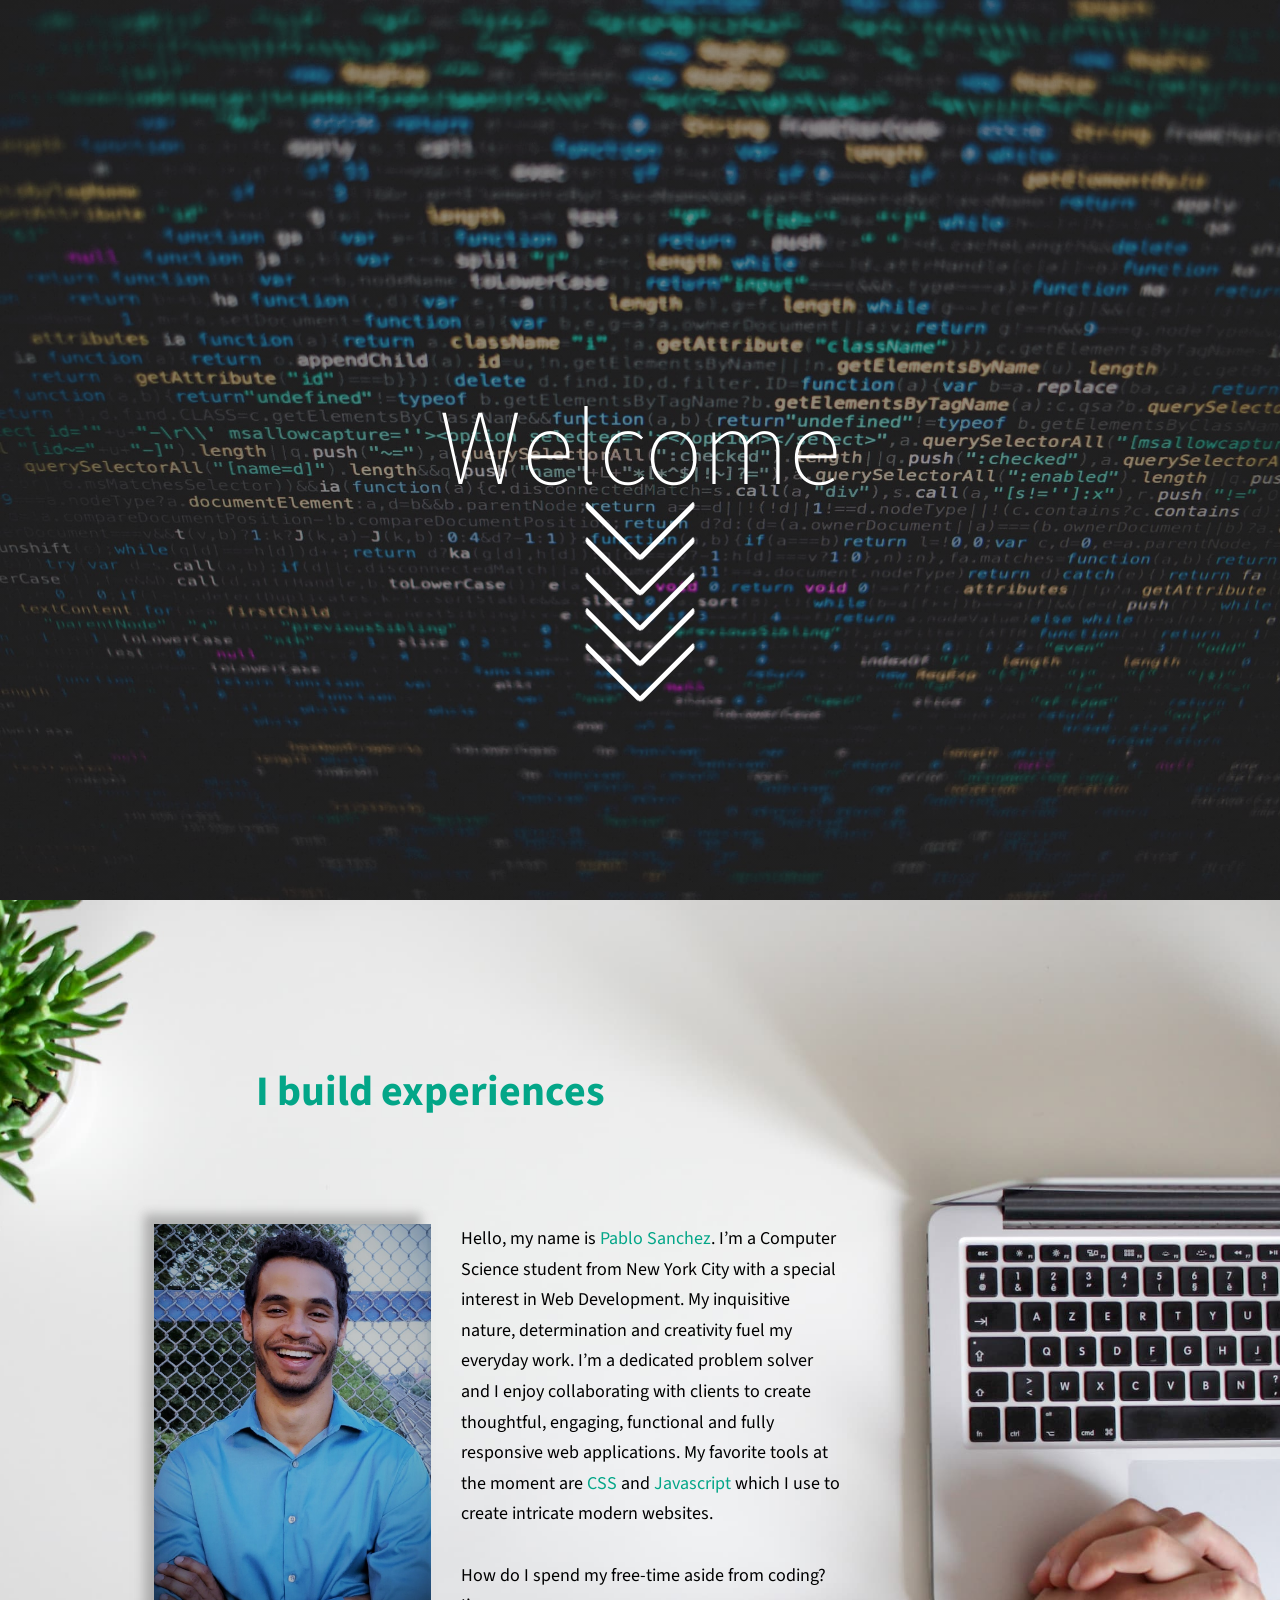
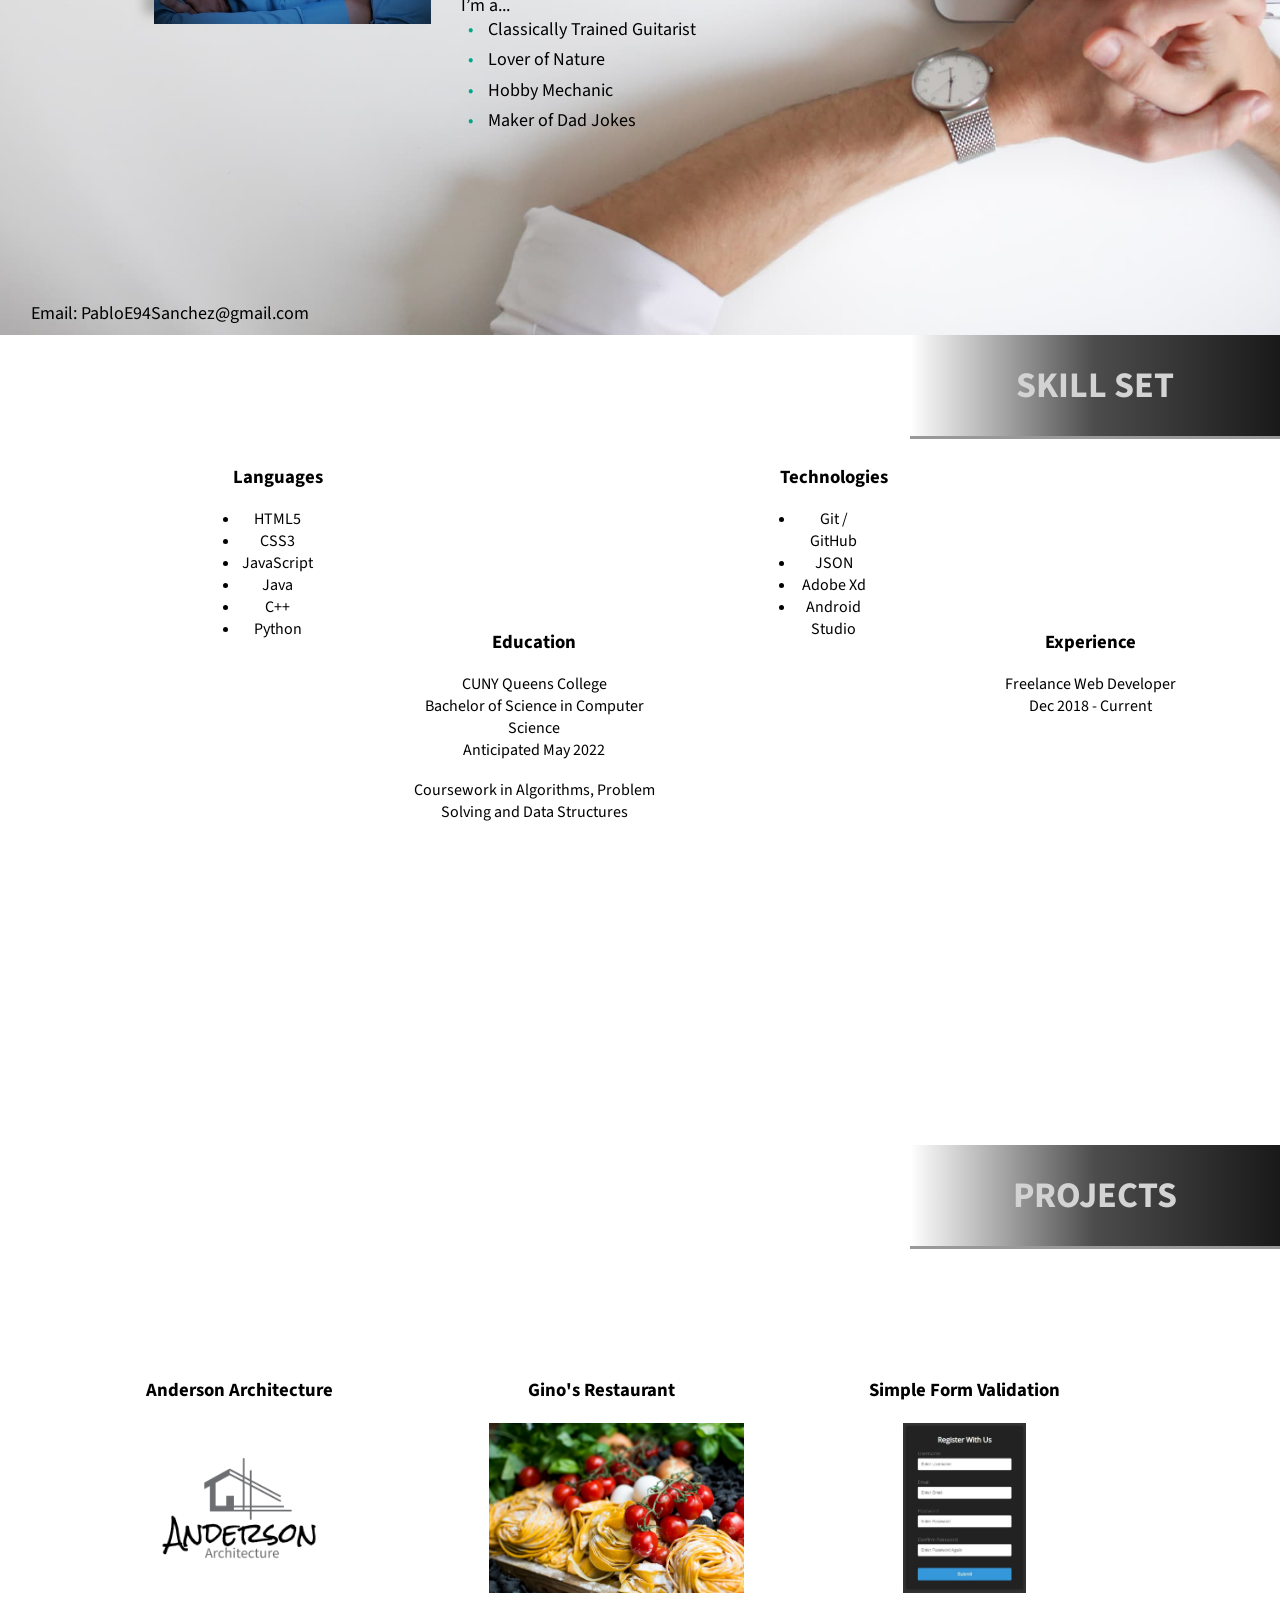
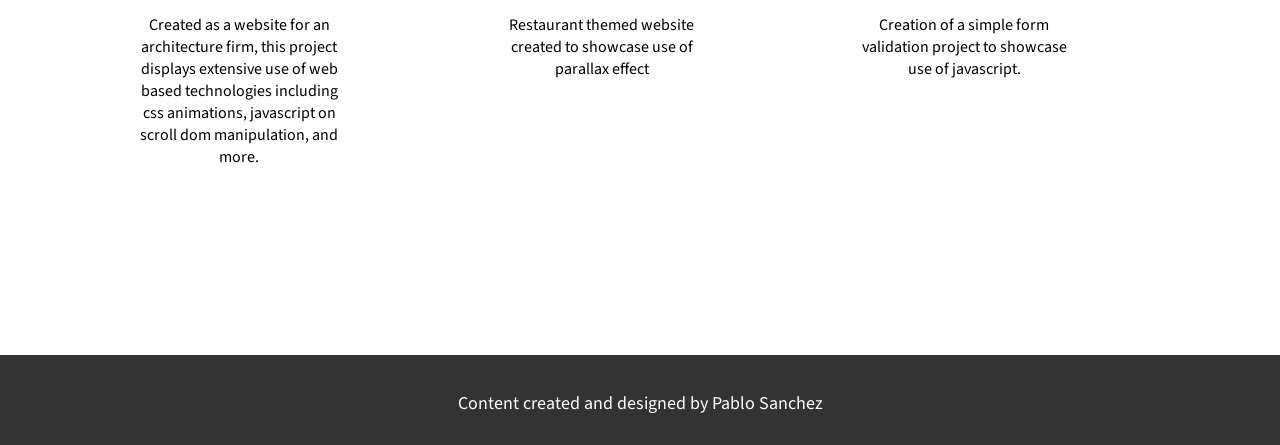
==== commit 9528abc8: "Add files via upload" ====
--- a/index.html
+++ b/index.html
@@ -32,8 +32,34 @@
 
     <section class="container">
         <div id="showcase">
+            <h1>I build experiences</h1>
             <img src="images/headShot.jpg" alt="" id="headshot">
-            <p id="bio"></p>
+            <p id="bio">Hello, my name is <span class="greenify">Pablo Sanchez</span>. I’m a Computer Science
+                student
+                from New York City with a
+                special interest in Web Development. My inquisitive nature, determination and creativity fuel my
+                everyday work. I’m a dedicated problem solver and I enjoy collaborating with clients to create
+                thoughtful, engaging, functional and fully responsive web applications. My favorite tools at the
+                moment
+                are <span class="greenify">CSS</span> and <span class="greenify">Javascript</span> which I use to
+                create
+                intricate modern websites.
+                <br>
+                <br>
+                How do I spend my free-time aside from coding? I’m a...
+                <br>
+                <ul id="ima">
+                    <li>Classically Trained Guitarist</li>
+                    <li>Lover of Nature</li>
+                    <li>Hobby Mechanic</li>
+                    <li>Maker of Dad Jokes</li>
+                </ul>
+            </p>
+            <div id="contact">
+                <a href="https://github.com/Psanchez104" target="_blank"><img src="images/GitHub-Mark-64px.png"
+                        alt=""></a>
+                <p>Email: PabloE94Sanchez@gmail.com</p>
+            </div>
         </div>
     </section>
 
--- a/style.css
+++ b/style.css
@@ -5,16 +5,14 @@
     padding: 0;
     font-family: 'Source Sans Pro', sans-serif;
 }
-.container{
-
-}
-.blueify{
-
+.greenify{
+color: #03A688;
 }
 :root{
     --first-color: #94D3F5;
     --second-color: #333;
     --third-color: #2976A7;
+    --fourth-color: #03A688;
 }
 
 /* Landing */
@@ -157,31 +155,64 @@
 
   /* Showcase */
 #showcase{
-  height: 110vh;
+  height: 115vh;
   background-color: var(--first-color);
   background-size: cover;
   background-position: center;
   position: relative;
   background-image: linear-gradient(to right, rgba(51,51,51,0), rgba(51,51,51,0)), url(images/showcase.jpg);
-}
-#showcase .intro{
-  padding: 5vh 0 0 22vw;
-  /* font-family: Arial, Helvetica, sans-serif; */
-  color: #333;
+  overflow: auto;
 }
 #showcase h1{
-  font-size: 62px;
-}
-#showcase h2{
+  text-align: center;
+  color: var(--fourth-color);
   font-size: 42px;
-}
-
-#showcase img{
+  position: absolute;
+  top: 18vh;
+  left: 20vw;
+}
+#showcase #headshot{
   height: 400px;
   width: auto;
-  margin: 30vh 0 0 -55vw;
-  box-shadow: -22px -22px 10px #999;
-}
+  margin: 36vh 0 0 -55vw;
+  box-shadow: -10px -10px 10px rgba(153,153,153, 0.7);
+}
+#bio{
+  width: 30vw;
+  position: absolute;
+  top: 36vh;
+  right: 34vw;
+  font-size: 18px;
+  line-height: 1.7em;
+}
+#ima{
+  position: absolute;
+  bottom: 22vh;
+  left: 38vw;
+  font-size: 18px;
+  line-height: 1.7em;
+  list-style: none;
+}
+#ima li::before{
+  content: "\2022";
+  color: var(--fourth-color);
+  margin-left: -1em;
+  margin-right: .8em;
+}
+#contact{
+  position: absolute;
+  bottom: 1vh;
+  left: 2vh;
+  display: flex;
+}
+#contact img{
+  height: 50px;
+}
+#contact p{
+  font-size: 18px;
+  margin: 3.3vh 0 0 1vw;
+}
+
 .slideIn{
   animation: slideRight 3s forwards;
 }
@@ -221,7 +252,7 @@
   border-radius: 100%;
   padding: 25px;
   text-align: center;
-  background-color: #d3d3d3;
+  background-color: rgba(255,255,255,0.9);
   justify-items: center;
 }
 .box:hover{
@@ -282,18 +313,23 @@
   margin-top: 12vh;
 }
 .proj{
-  width: 24vw;
+  width: 20vw;
   height: 24vw;
   padding: 15px;
   text-align: center;
-  background-color: rgba(255,255,255,0.7);
+  background-color: rgba(255,255,255,0.9);
 }
 .proj h3{
   margin: 5px;
 }
 .proj img{
-  height: 200px;
+  height: 170px;
   width: auto;
+  margin: 15px;
+}
+.proj p{
+  width: 85%;
+  margin: auto;
 }
 .proj:hover{
   transform: scale(1.1);
@@ -359,4 +395,40 @@
 .landing-2-hsla { color: hsla(202, 95, 28, 1); }
 .landing-3-hsla { color: hsla(196, 96, 33, 1); }
 .landing-4-hsla { color: hsla(168, 96, 33, 1); }
-.landing-5-hsla { color: hsla(168, 96, 22, 1); }+.landing-5-hsla { color: hsla(168, 96, 22, 1); }
+
+
+
+
+
+@media(max-width: 1024px){
+  #landing{
+    height: 75vh;
+  }
+  #title{
+    animation-duration: 0s;
+    animation-delay: 0s;
+  }
+  .lds-ripple{
+    display: none;
+  }
+  #indicator{
+    display: none;
+  }
+  #showcase h1{
+    top: 10vh;
+  }
+  #showcase #headshot{
+    margin-top: 25vh;
+    margin-left: 12vw;
+    animation: none;
+  }
+  #bio{
+    top: 25vh;
+    right: 20vw;
+  }
+  #ima{
+    bottom: 45vh;
+    left: 55vw;
+  }
+}
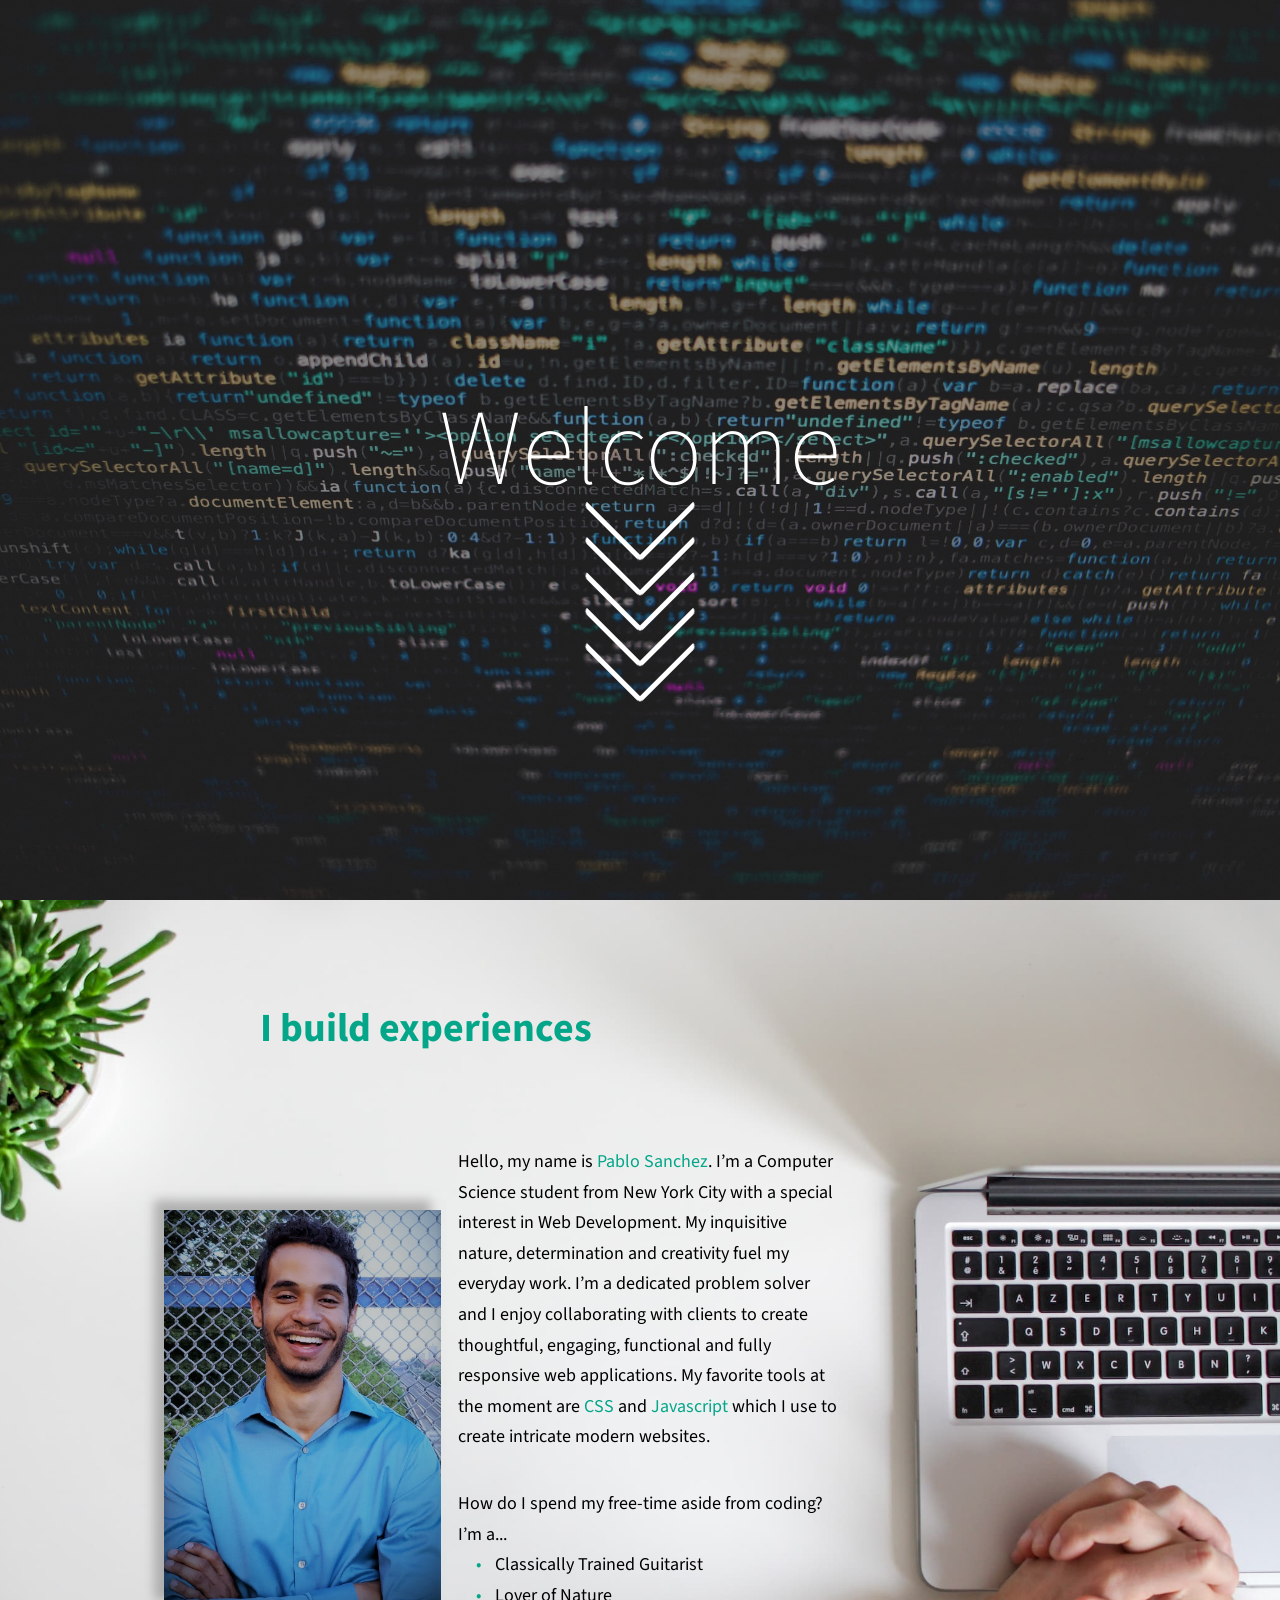
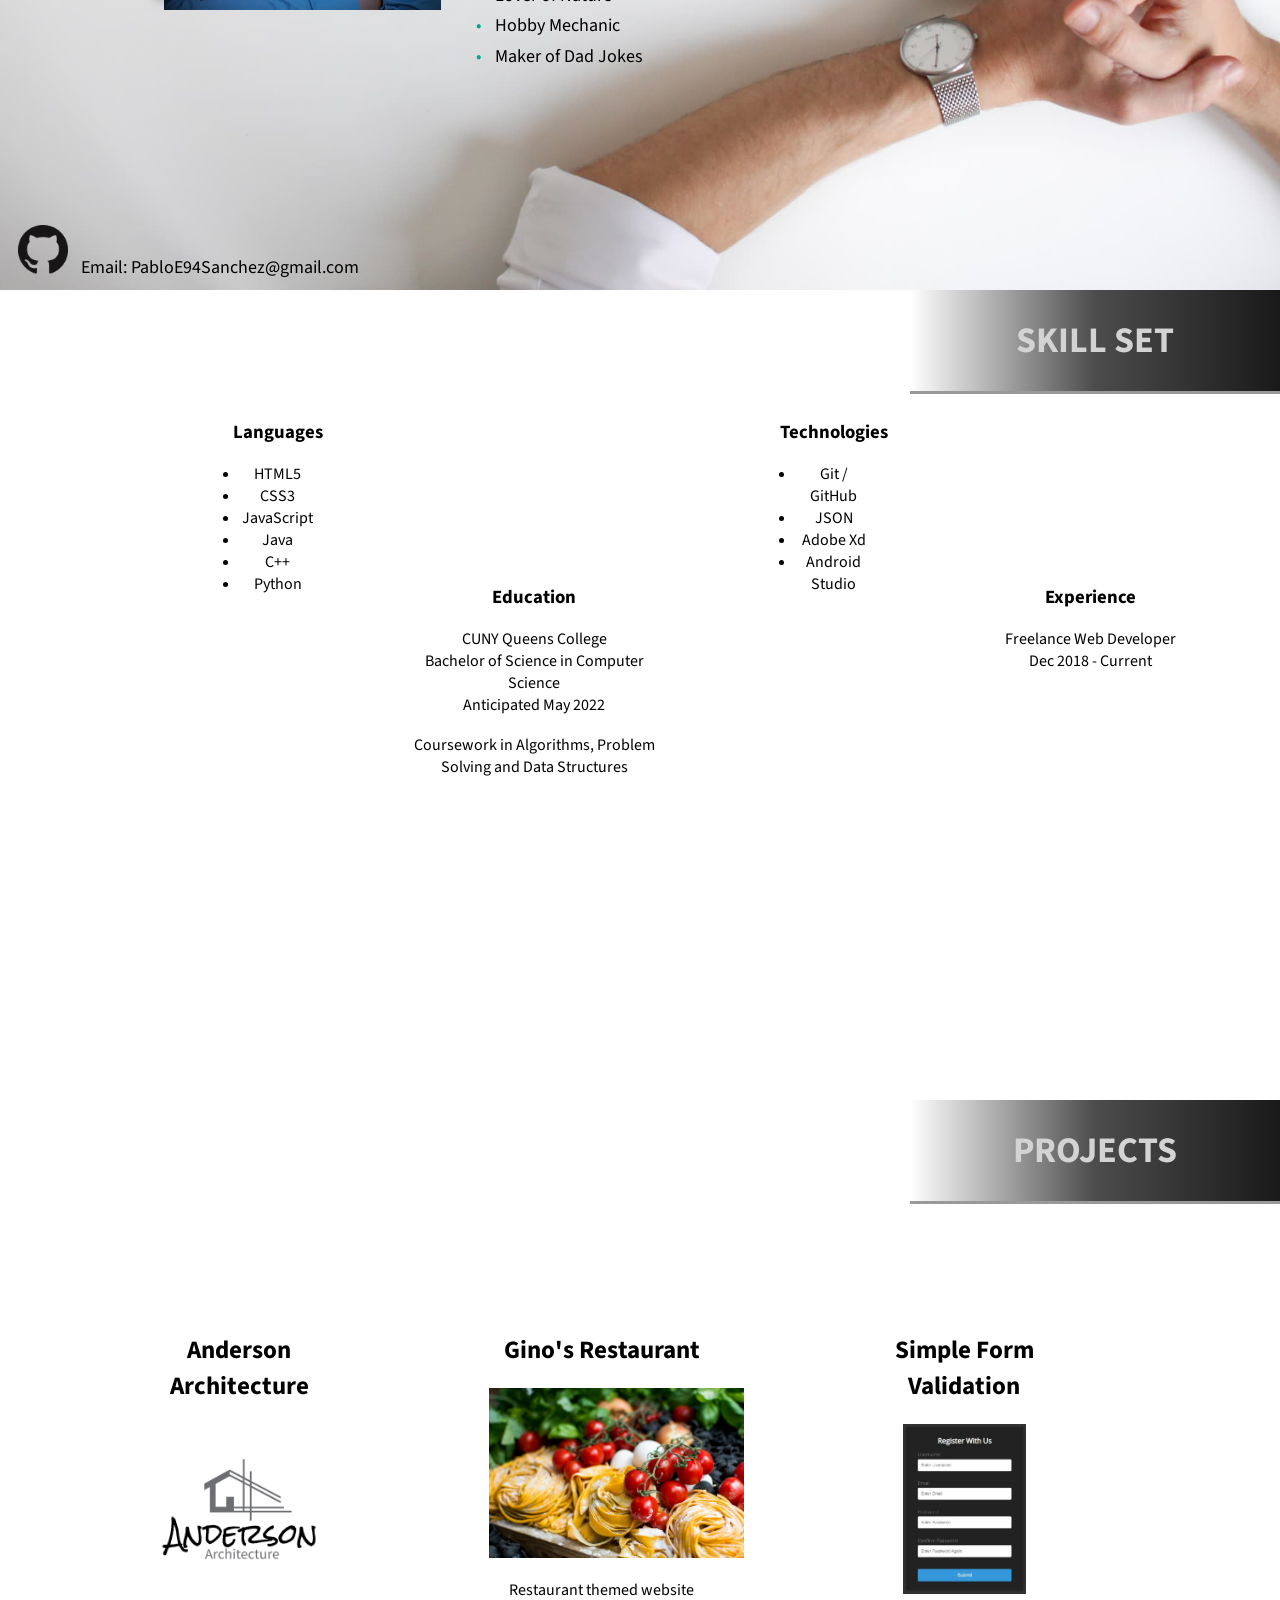
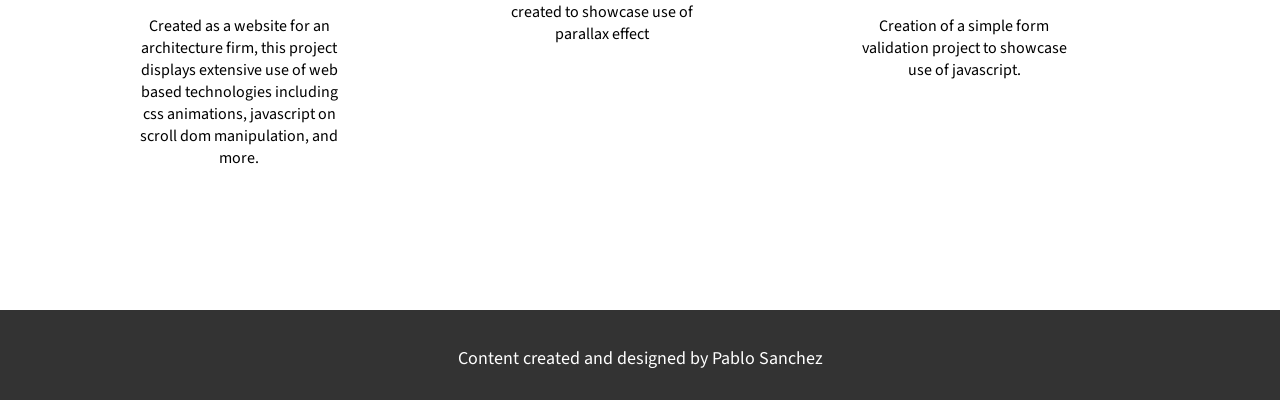
==== commit a6fcbcd2: "Add files via upload" ====
--- a/index.html
+++ b/index.html
@@ -11,50 +11,52 @@
 </head>
 
 <body>
-    <section class="container">
-        <div id="landing">
-            <div class="lds-ripple" id="loader">
-                <div></div>
-                <div></div>
-                <div></div>
-                <div></div>
-            </div>
-            <h1 id="title">Welcome</h1>
-            <div id="indicator">
-                <span></span>
-                <span></span>
-                <span></span>
-                <span></span>
-                <span></span>
-            </div>
+    <section id="landing">
+        <div class="lds-ripple" id="loader">
+            <div></div>
+            <div></div>
+            <div></div>
+            <div></div>
+        </div>
+        <h1 id="title">Welcome</h1>
+        <div id="indicator">
+            <span></span>
+            <span></span>
+            <span></span>
+            <span></span>
+            <span></span>
         </div>
     </section>
 
-    <section class="container">
-        <div id="showcase">
+    <section id="showcase">
+        <div class="container">
             <h1>I build experiences</h1>
-            <img src="images/headShot.jpg" alt="" id="headshot">
-            <p id="bio">Hello, my name is <span class="greenify">Pablo Sanchez</span>. I’m a Computer Science
-                student
-                from New York City with a
-                special interest in Web Development. My inquisitive nature, determination and creativity fuel my
-                everyday work. I’m a dedicated problem solver and I enjoy collaborating with clients to create
-                thoughtful, engaging, functional and fully responsive web applications. My favorite tools at the
-                moment
-                are <span class="greenify">CSS</span> and <span class="greenify">Javascript</span> which I use to
-                create
-                intricate modern websites.
-                <br>
-                <br>
-                How do I spend my free-time aside from coding? I’m a...
-                <br>
-                <ul id="ima">
-                    <li>Classically Trained Guitarist</li>
-                    <li>Lover of Nature</li>
-                    <li>Hobby Mechanic</li>
-                    <li>Maker of Dad Jokes</li>
-                </ul>
-            </p>
+            <div id="content">
+                <img src="images/headShot.jpg" alt="" id="headshot">
+                <div id="bio">
+                    <p>Hello, my name is <span class="greenText">Pablo Sanchez</span>. I’m a Computer Science
+                        student
+                        from New York City with a
+                        special interest in Web Development. My inquisitive nature, determination and creativity fuel my
+                        everyday work. I’m a dedicated problem solver and I enjoy collaborating with clients to create
+                        thoughtful, engaging, functional and fully responsive web applications. My favorite tools at the
+                        moment
+                        are <span class="greenText">CSS</span> and <span class="greenText">Javascript</span> which I use
+                        to
+                        create
+                        intricate modern websites.
+                        <div id="ima">
+                            <p>How do I spend my free-time aside from coding? I’m a...</p>
+                            <ul>
+                                <li>Classically Trained Guitarist</li>
+                                <li>Lover of Nature</li>
+                                <li>Hobby Mechanic</li>
+                                <li>Maker of Dad Jokes</li>
+                            </ul>
+                        </div>
+                    </p>
+                </div>
+            </div>
             <div id="contact">
                 <a href="https://github.com/Psanchez104" target="_blank"><img src="images/GitHub-Mark-64px.png"
                         alt=""></a>
@@ -133,8 +135,8 @@
         <p>Content created and designed by Pablo Sanchez</p>
     </footer>
 
+
+    <script src="script.js"></script>
 </body>
 
-<script src="script.js"></script>
-
 </html>
--- a/style.css
+++ b/style.css
@@ -1,23 +1,29 @@
 @import url('https://fonts.googleapis.com/css?family=Source+Sans+Pro&display=swap');
-/* Universal */
+/* Global */
 *{
     margin: 0;
     padding: 0;
     font-family: 'Source Sans Pro', sans-serif;
 }
-.greenify{
-color: #03A688;
-}
 :root{
-    --first-color: #94D3F5;
-    --second-color: #333;
-    --third-color: #2976A7;
-    --fourth-color: #03A688;
-}
+        --first-color: #94D3F5;
+        --second-color: #333;
+        --third-color: #2976A7;
+        --fourth-color: #03A688;
+}
+.container{
+    width: 85%;
+    margin: auto;
+    overflow: hidden;
+}
+.greenText{
+    color: var(--fourth-color);
+}
+
+
 
 /* Landing */
 #landing{
-    background-color: #333;
     background-image: linear-gradient(to right, rgba(51,51,51,0.5), rgba(51,51,51,0.5)), url(images/landing.jpg);
     background-size: cover;
     height: 100vh;
@@ -32,7 +38,6 @@
     color: #fff;
     font-size: 108px;
     font-weight: 100;
-    /* font-family: 'Source Sans Pro', sans-serif; */
     animation: zoomIn;
     animation-duration: 1s;
     position: absolute;
@@ -153,75 +158,84 @@
     20.1%, 100%{border-color: #03A688;}
   }
 
-  /* Showcase */
+
+
+   /* Showcase */
 #showcase{
-  height: 115vh;
-  background-color: var(--first-color);
-  background-size: cover;
-  background-position: center;
-  position: relative;
-  background-image: linear-gradient(to right, rgba(51,51,51,0), rgba(51,51,51,0)), url(images/showcase.jpg);
-  overflow: auto;
-}
-#showcase h1{
-  text-align: center;
-  color: var(--fourth-color);
-  font-size: 42px;
-  position: absolute;
-  top: 18vh;
-  left: 20vw;
-}
-#showcase #headshot{
-  height: 400px;
-  width: auto;
-  margin: 36vh 0 0 -55vw;
-  box-shadow: -10px -10px 10px rgba(153,153,153, 0.7);
-}
-#bio{
-  width: 30vw;
-  position: absolute;
-  top: 36vh;
-  right: 34vw;
-  font-size: 18px;
-  line-height: 1.7em;
-}
-#ima{
-  position: absolute;
-  bottom: 22vh;
-  left: 38vw;
-  font-size: 18px;
-  line-height: 1.7em;
-  list-style: none;
-}
-#ima li::before{
-  content: "\2022";
-  color: var(--fourth-color);
-  margin-left: -1em;
-  margin-right: .8em;
-}
-#contact{
-  position: absolute;
-  bottom: 1vh;
-  left: 2vh;
-  display: flex;
-}
-#contact img{
-  height: 50px;
-}
-#contact p{
-  font-size: 18px;
-  margin: 3.3vh 0 0 1vw;
-}
-
-.slideIn{
-  animation: slideRight 3s forwards;
-}
-@keyframes slideRight{
-  0%{margin-left: -55vw;}
-  100%{margin-left: 12vw;}
-}
-
-/* Skills */
+    height: 110vh;
+    background-size: cover;
+    background-position: center;
+    position: relative;
+    background-image: url(images/showcase.jpg);
+    overflow: hidden;
+  }
+  #showcase .container{
+      margin-top: 10vh;
+      margin-left: 0;
+      width: 65vw;
+      padding: 10px;
+  }
+  #showcase h1{
+    text-align: center;
+    color: var(--fourth-color);
+    font-size: 250%;
+  }
+  #content{
+    display: flex;
+    justify-content: space-between;
+    align-items: center;
+    margin-top: 10vh;
+  }
+  #showcase #headshot{
+    height: 400px;
+    width: auto;
+    margin-left: -55vw;
+    box-shadow: -10px -10px 10px rgba(153,153,153, 0.7);
+  }
+  #bio{
+    width: 30vw;
+    font-size: 18px;
+    line-height: 1.7em;
+  }
+  #ima{
+    margin-top: 4vh;
+    font-size: 18px;
+    line-height: 1.7em;
+  }
+  #ima li::before{
+    content: "\2022";
+    color: var(--fourth-color);
+    margin-right: .8em;
+  }
+  #ima ul{
+    list-style: none;
+    margin-left: 1em;
+  }
+  #contact{
+    position: absolute;
+    bottom: 1vh;
+    left: 2vh;
+    display: flex;
+  }
+  #contact img{
+    height: 50px;
+  }
+  #contact p{
+    font-size: 18px;
+    margin: 3.3vh 0 0 1vw;
+  }
+  
+  .slideIn{
+    animation: slideRight 3s forwards;
+  }
+  @keyframes slideRight{
+    0%{margin-left: -55vw;}
+    100%{margin-left: 12vw;}
+  }
+
+
+
+  /* Skills */
 #skills{
   height: 80vh;
   background-attachment: fixed;
@@ -244,7 +258,6 @@
   margin: auto;
   grid-template-columns: 1fr 1fr;
   justify-items: center;
-  /* grid-gap: 15px; */
 }
 .box{
   height: 250px;
@@ -286,6 +299,8 @@
 .box p{
   padding-top: 2vh;
 }
+
+
 
 /* Projects */
 #projects{
@@ -321,6 +336,7 @@
 }
 .proj h3{
   margin: 5px;
+  font-size: 25px;
 }
 .proj img{
   height: 170px;
@@ -401,13 +417,15 @@
 
 
 
-@media(max-width: 1024px){
+@media(max-width:1240px){
   #landing{
-    height: 75vh;
-  }
+    height: 30vh;
+  }
+
   #title{
     animation-duration: 0s;
     animation-delay: 0s;
+    visibility: visible;
   }
   .lds-ripple{
     display: none;
@@ -415,20 +433,149 @@
   #indicator{
     display: none;
   }
-  #showcase h1{
-    top: 10vh;
-  }
   #showcase #headshot{
-    margin-top: 25vh;
-    margin-left: 12vw;
     animation: none;
+    margin-left: 4vw;
+  }
+  .box:nth-child(1){
+    margin-left: 0;
+  }
+  .box:nth-child(2){
+    margin-left: 0;
+  }
+  .box:nth-child(3){
+    margin-left: 0;
+    margin-top: 0;
+  }
+  .box:nth-child(4){
+    margin-left: 0;
+    margin-top: 0;
+  }
+  .box:hover{
+    transform: none;
+    box-shadow: none;
+  }
+  .proj:hover{
+    transform: none;
+    box-shadow: none;
+  }
+}
+
+@media(max-width:1024px){
+  #showcase{
+    height: 85vh;
+  }
+  #content{
+    width: 100vw;
+    margin-top: 5vh;
+    justify-content: space-around;
+    width: 80vw;
+    margin-left: 0vw;
+    align-items: flex-start;
+  }
+  #showcase .container{
+    width: 100vw;
+    margin-top: 5vh;
+  }
+  #showcase #headshot{
+    margin-left: 0;
+  }
+  #skills{
+    height: 85vh;
+  }
+  #boxes{
+    margin-top: 10vh;
+    grid-gap: 75px;
+  }
+  .proj{
+    height: 35vh;
+  }
+  .proj img{
+    width: 90%;
+  }
+}
+
+@media(max-width: 900px){
+  #showcase #headshot{
+    height: 300px;
   }
   #bio{
-    top: 25vh;
-    right: 20vw;
-  }
-  #ima{
-    bottom: 45vh;
-    left: 55vw;
+    width: 40vw;
+  }
+  #skills{
+    margin-left: -3vh;
+  }
+  .projects{
+    margin-left: 10vw;
+  }
+  .proj{
+    height: 50vh;
+  }
+  .proj h3{
+    font-size: 20px;
+  }
+}
+
+@media(max-width:455px){
+  #landing{
+    height: 20vh;
+  }
+  #title{
+    font-size: 55px;
+  }
+  #showcase{
+    height: 180vh;
+  }
+  #showcase .container{
+    padding: 0;
+  }
+  #content{
+    flex-direction: column;
+    align-items: center;
+    margin-right: auto;
+    margin-left: auto;
+  }
+  #ima ul{
+    text-align: left;
+  }
+  #bio{
+    width: 80vw;
+    text-align: center;
+    margin-top: 5vh;
+  }
+  #skills{
+    height: 225vh;
+    margin: 0;
+  }
+  #skills h2{
+    font-size: 22px;
+  }
+  #boxes{
+    display: flex;
+    flex-direction: column;
+  }
+  .box{
+    margin: 15px;
+  }
+  #projects{
+    height: 170vh;
+  }
+  #projects h2{
+    font-size: 22px;
+  }
+  .projects{
+    margin: 0;
+    display: flex;
+    flex-direction: column;
+    justify-content: center;
+  }
+  .proj{
+    width: 65vw;
+    height: 35vh;
+    margin-left: auto;
+    margin-top: 5vh;
+  }
+  .proj p{
+    display: none;
   }
 }
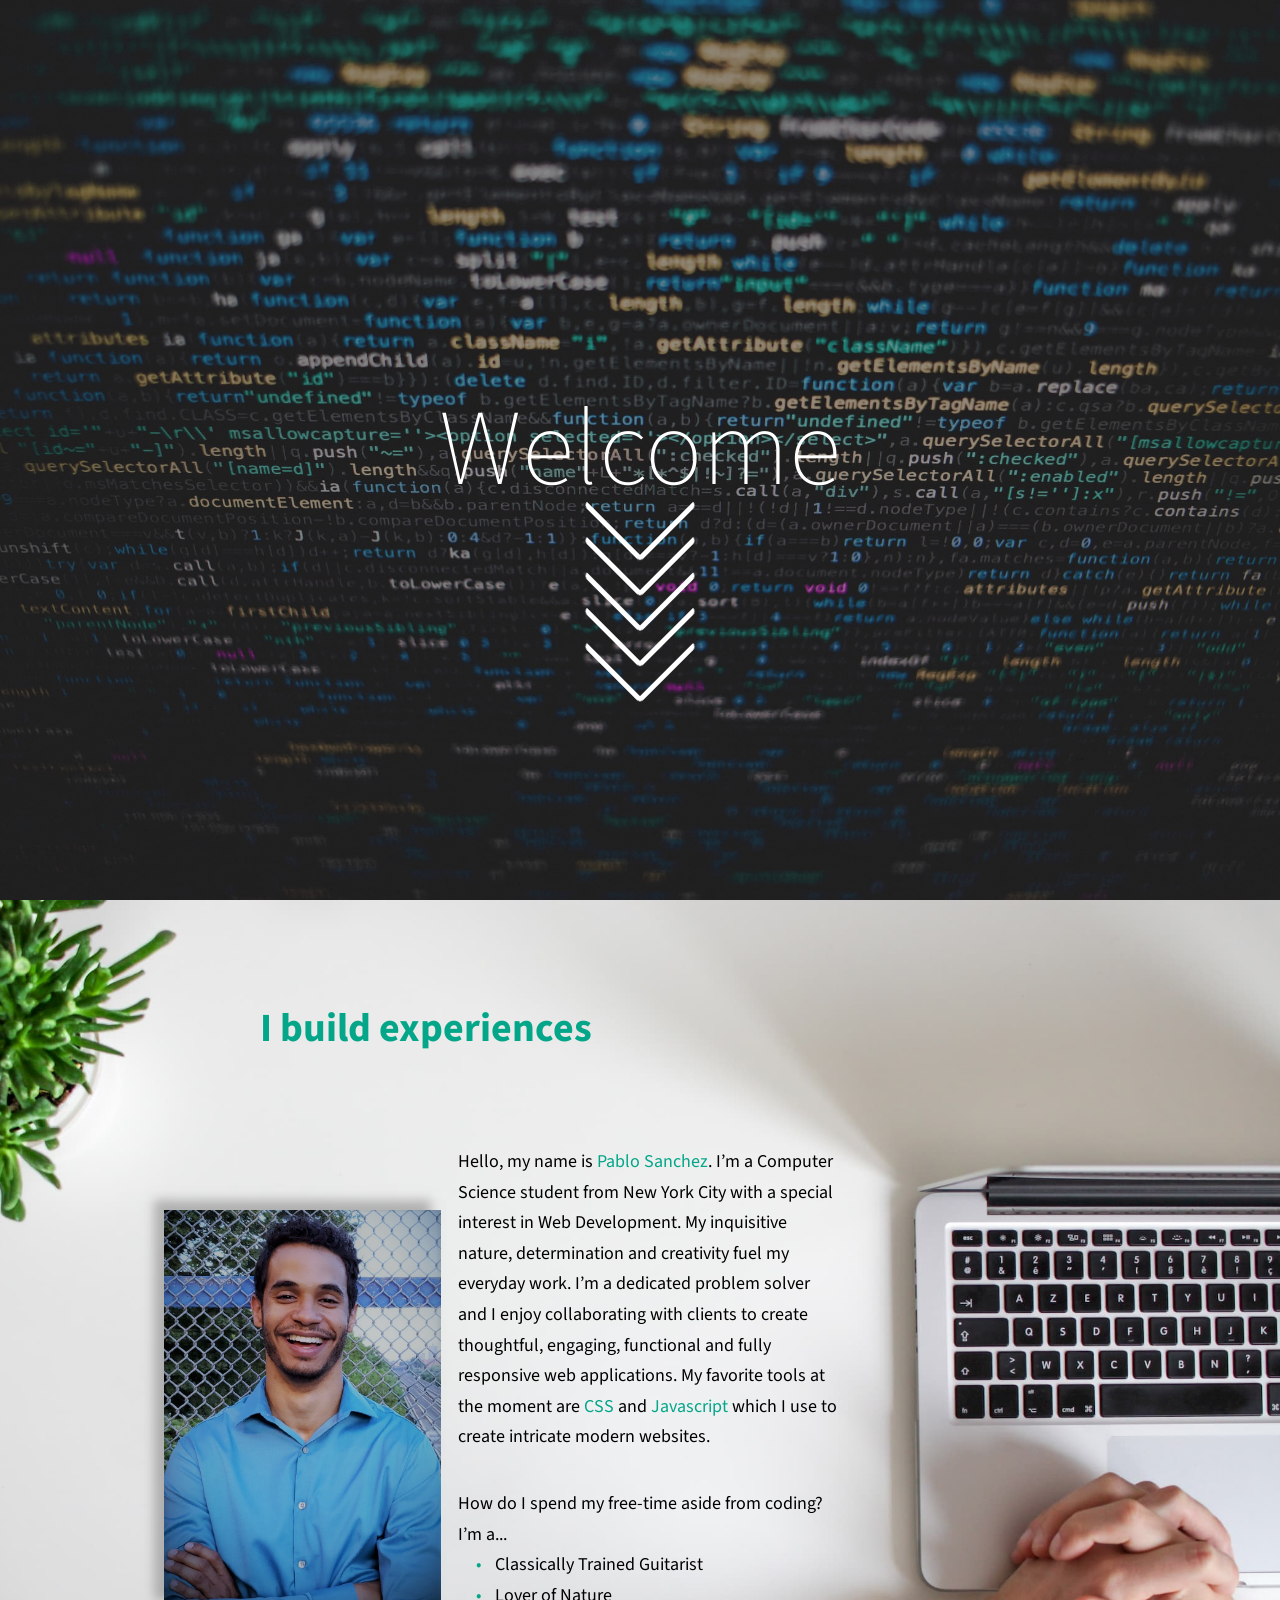
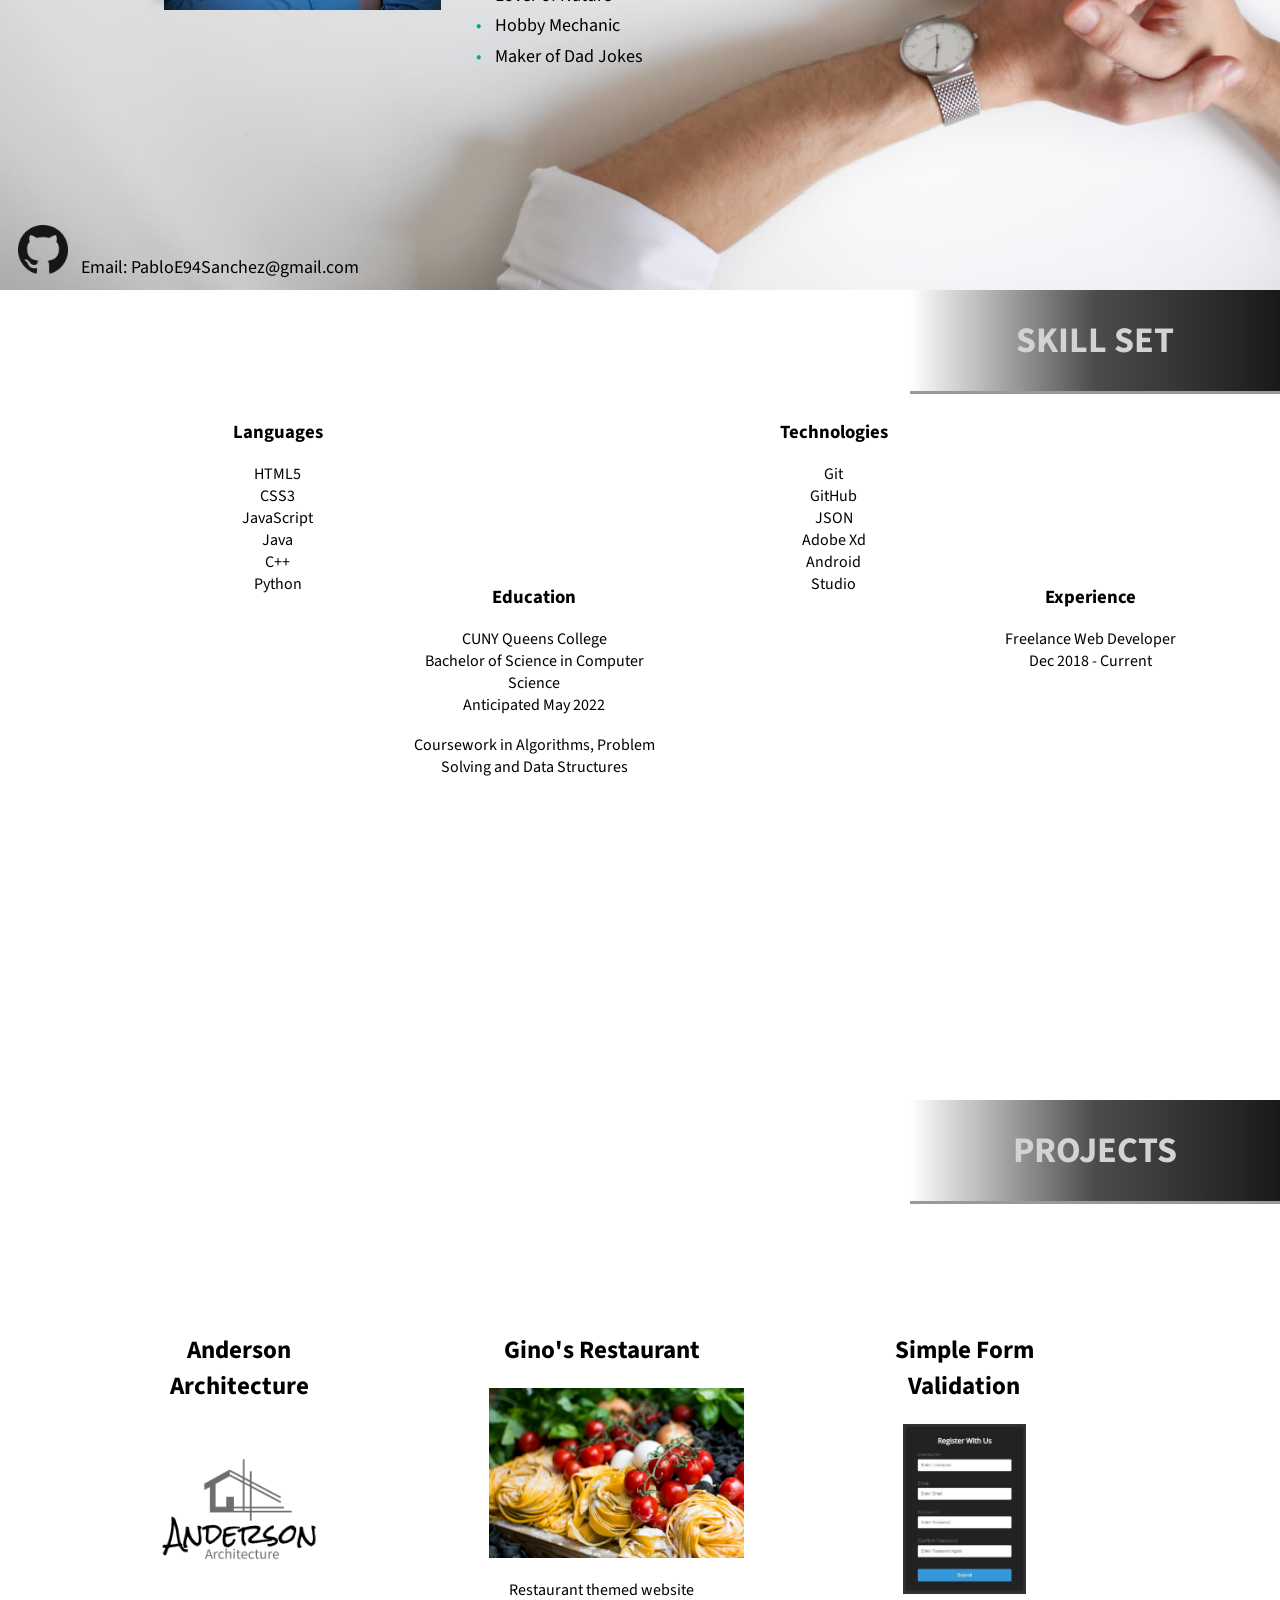
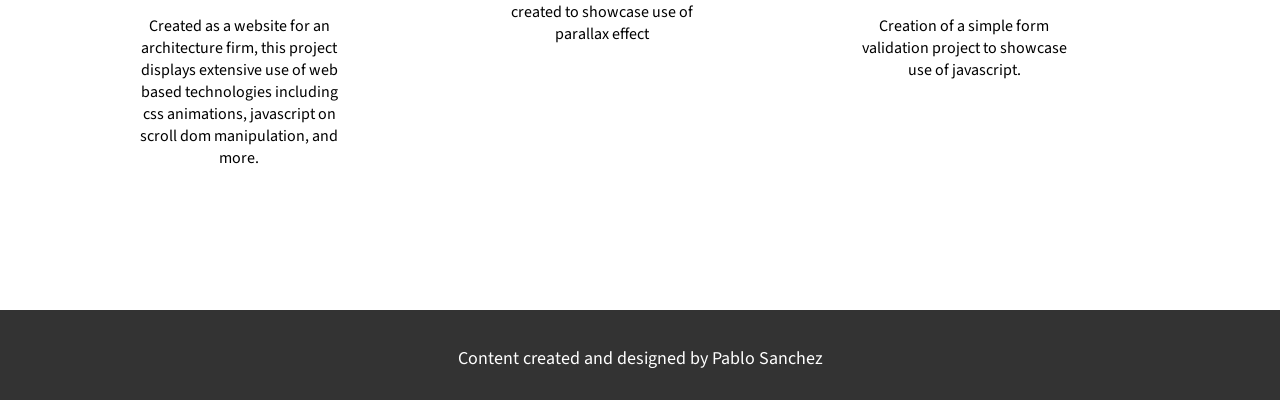
==== commit 16b71ac5: "Add files via upload" ====
--- a/index.html
+++ b/index.html
@@ -82,7 +82,8 @@
             <div class="box">
                 <h3>Technologies</h3>
                 <ul>
-                    <li>Git / GitHub</li>
+                    <li>Git</li>
+                    <li>GitHub</li>
                     <li>JSON</li>
                     <li>Adobe Xd</li>
                     <li>Android Studio</li>
--- a/style.css
+++ b/style.css
@@ -295,6 +295,7 @@
   padding-top: 2vh;
   width: 6vw;
   margin: auto;
+  list-style: none;
 }
 .box p{
   padding-top: 2vh;
@@ -487,6 +488,9 @@
     margin-top: 10vh;
     grid-gap: 75px;
   }
+  .box{
+    margin-right: 0;
+  }
   .proj{
     height: 35vh;
   }
@@ -525,6 +529,7 @@
   }
   #showcase{
     height: 180vh;
+    background-position: -345px 0px;
   }
   #showcase .container{
     padding: 0;
@@ -548,20 +553,20 @@
     margin: 0;
   }
   #skills h2{
-    font-size: 22px;
+    font-size: 20px;
   }
   #boxes{
     display: flex;
     flex-direction: column;
   }
   .box{
-    margin: 15px;
+    margin-bottom: 15px;
   }
   #projects{
     height: 170vh;
   }
   #projects h2{
-    font-size: 22px;
+    font-size: 20px;
   }
   .projects{
     margin: 0;
